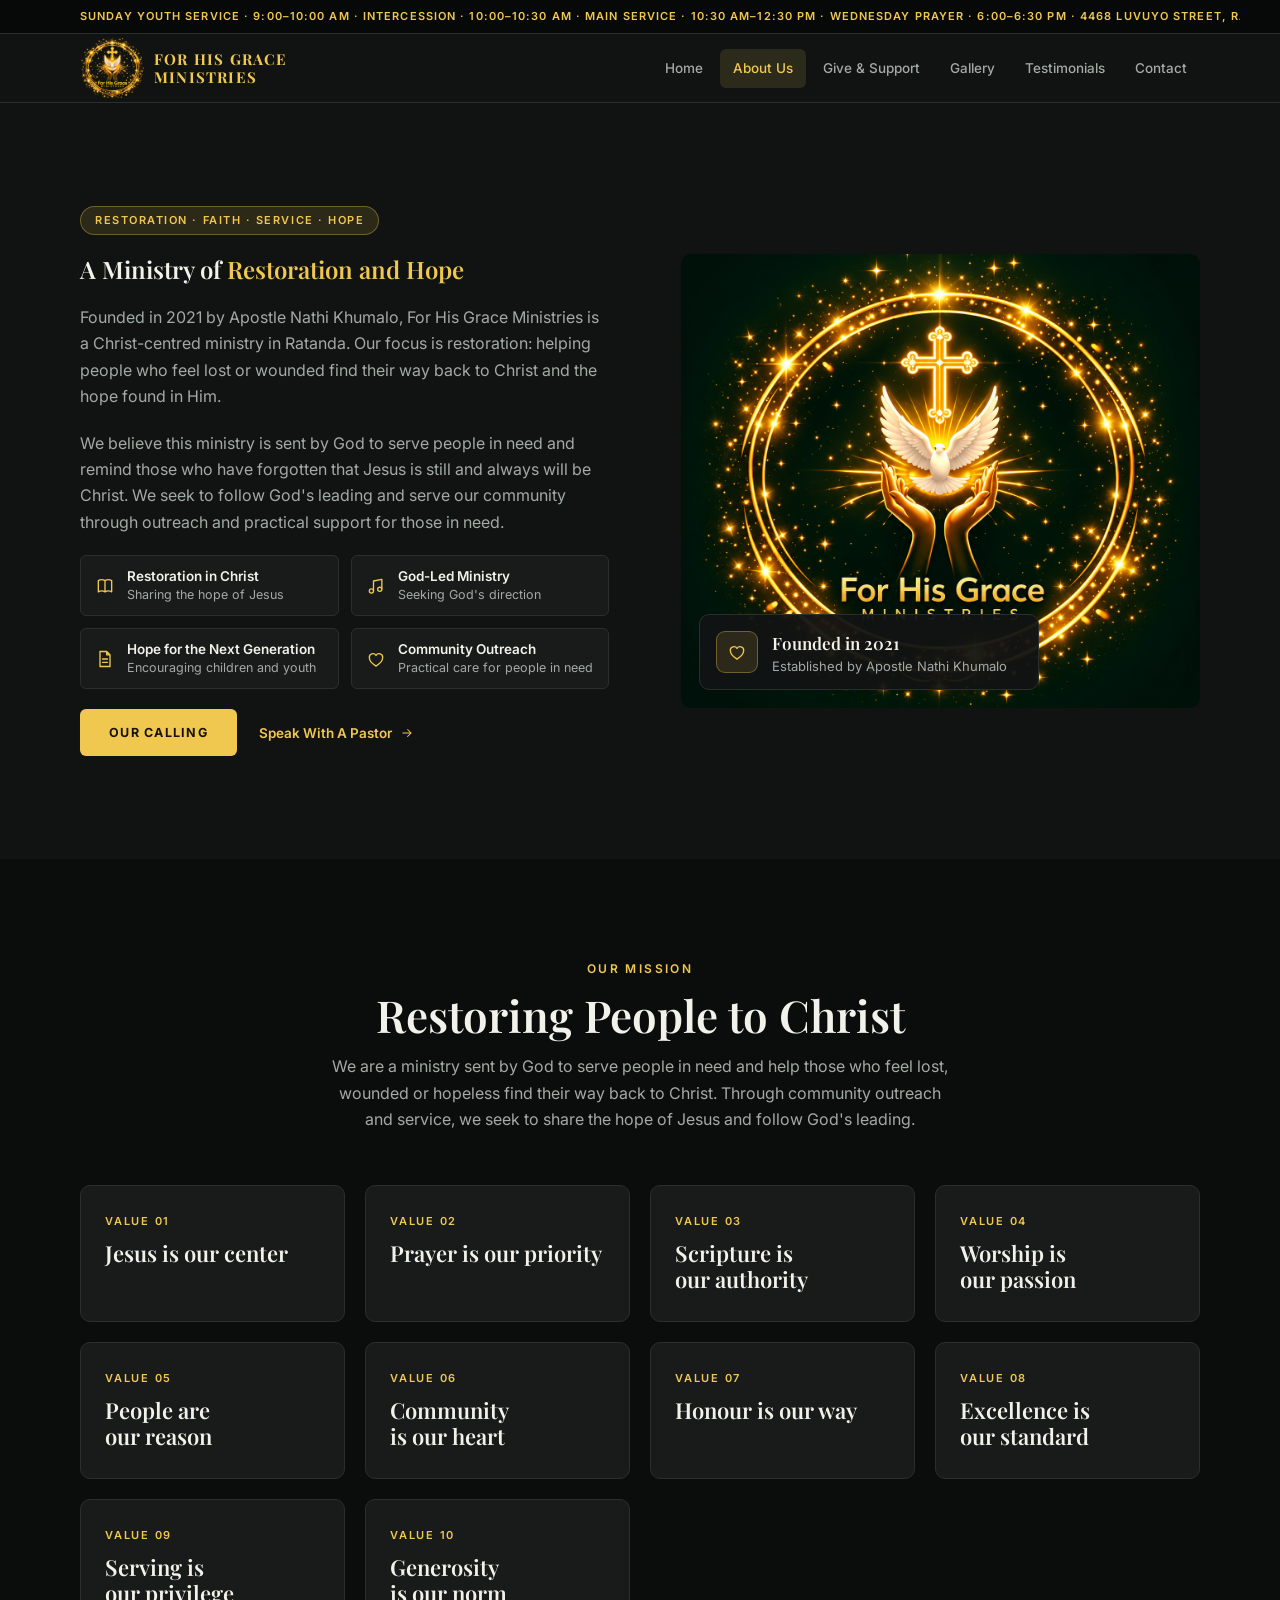
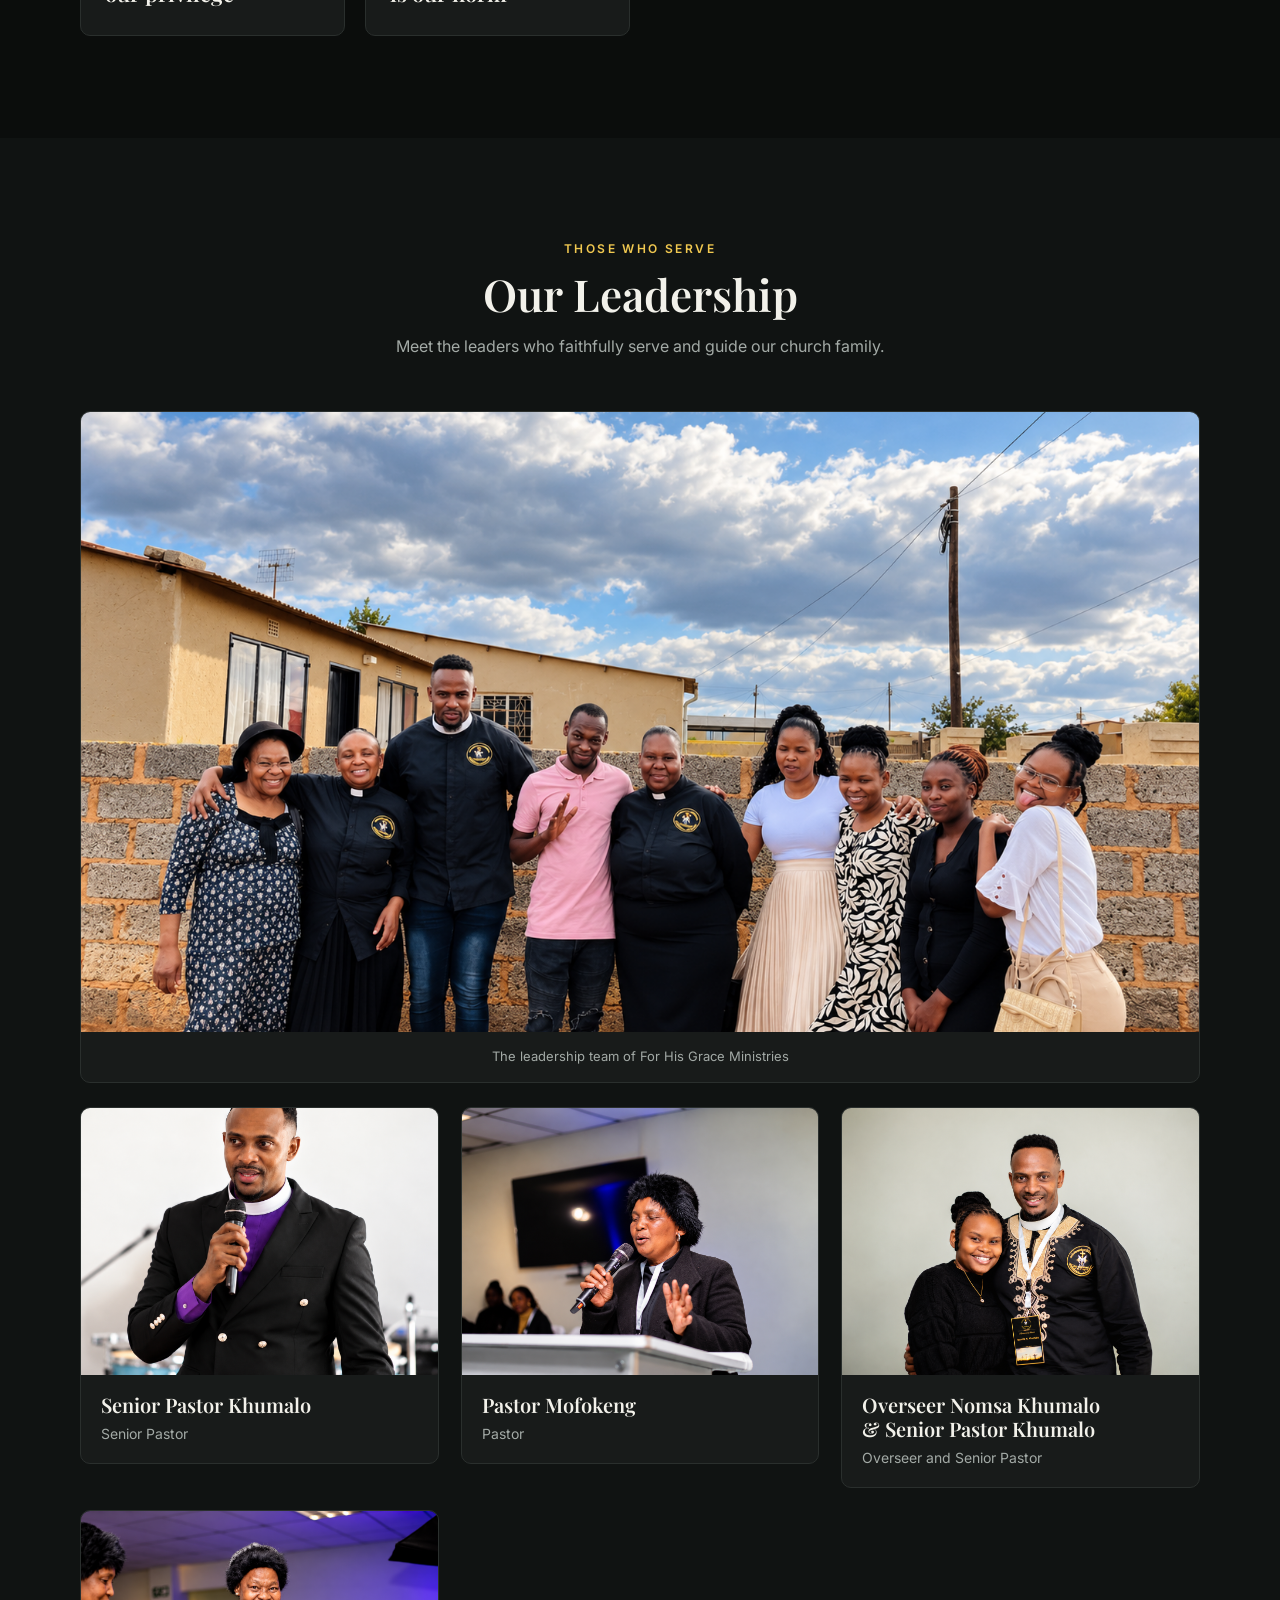
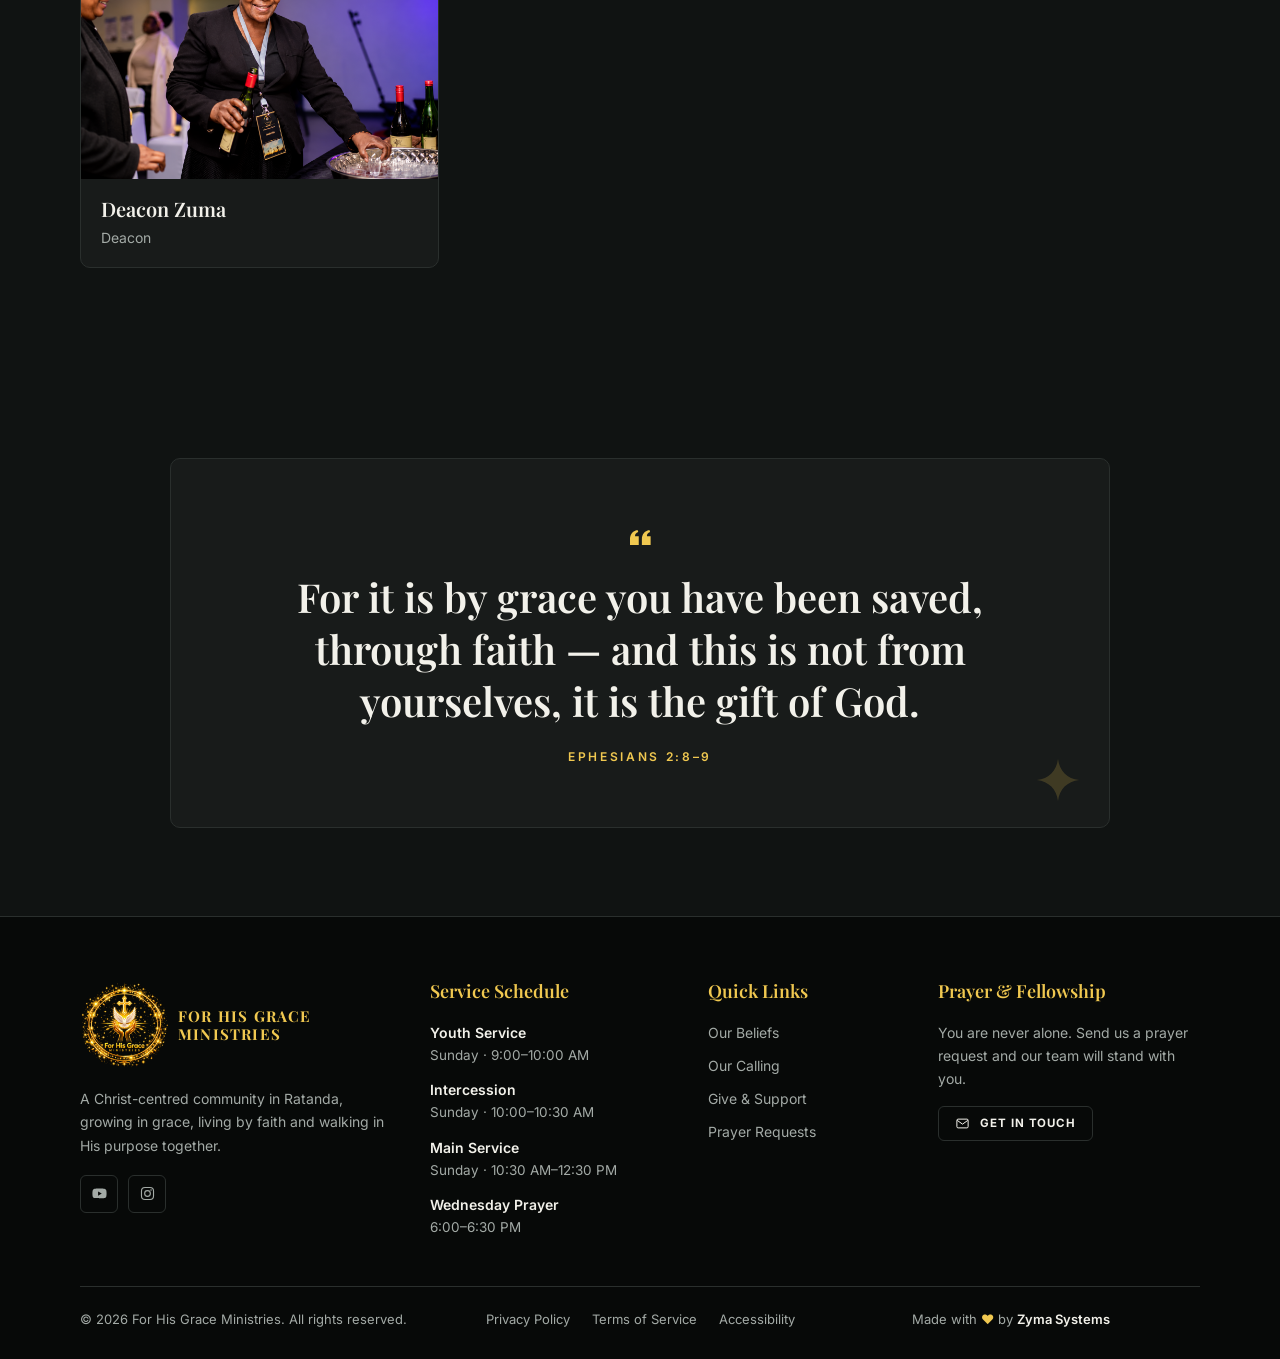
==== about.html @ a6585a9a "website Launch" ====
<!doctype html>
<html lang="en">
  <head>
    <meta charset="utf-8">
    <meta name="viewport" content="width=device-width, initial-scale=1">
    <title>About Us | For His Grace Ministries</title>
    <meta name="description" content="Learn the story and calling of For His Grace Ministries, founded in 2021 by Apostle Nathi Khumalo to share the hope of Christ in Ratanda.">
    <link rel="icon" type="image/png" sizes="32x32" href="images/favicon-32.png">
    <link rel="icon" type="image/png" sizes="192x192" href="images/favicon-192.png">
    <link rel="apple-touch-icon" href="images/apple-touch-icon.png">
    <meta property="og:title" content="About Us | For His Grace Ministries">
    <meta property="og:description" content="Learn the story and calling of For His Grace Ministries, founded in 2021 by Apostle Nathi Khumalo to share the hope of Christ in Ratanda.">
    <meta property="og:image" content="https://hisgraceministries.co.za/images/og-image.jpg">
    <meta property="og:image:width" content="1200">
    <meta property="og:image:height" content="630">
    <meta property="og:image:alt" content="For His Grace Ministries logo">
    <meta property="og:url" content="https://hisgraceministries.co.za/about.html">
    <meta property="og:type" content="website">
    <link rel="canonical" href="https://hisgraceministries.co.za/about.html">
    <meta name="twitter:card" content="summary_large_image">
    <meta name="twitter:title" content="About Us | For His Grace Ministries">
    <meta name="twitter:description" content="Learn the story and calling of For His Grace Ministries, founded in 2021 by Apostle Nathi Khumalo to share the hope of Christ in Ratanda.">
    <meta name="twitter:image" content="https://hisgraceministries.co.za/images/og-image.jpg">
    <link rel="preconnect" href="https://fonts.googleapis.com">
    <link rel="preconnect" href="https://fonts.gstatic.com" crossorigin>
    <link rel="stylesheet" href="https://fonts.googleapis.com/css2?family=Inter:wght@400;500;600;700&family=Playfair+Display:ital,wght@0,500;0,600;0,700;1,500&display=swap">
    <script>document.documentElement.classList.add("js")</script>
    <link rel="stylesheet" href="styles.css">
  </head>
  <body>
    <a class="skip" href="#main">Skip to content</a>
    <div class="announce">
      <div class="wrap">
        <div class="announce-track">
          <span class="a-left">Sunday Youth Service · 9:00–10:00 AM · Intercession · 10:00–10:30 AM · Main Service · 10:30 AM–12:30 PM · Wednesday Prayer · 6:00–6:30 PM · 4468 Luvuyo Street, Ratanda EX 23</span>
          <span class="a-left" aria-hidden="true">Sunday Youth Service · 9:00–10:00 AM · Intercession · 10:00–10:30 AM · Main Service · 10:30 AM–12:30 PM · Wednesday Prayer · 6:00–6:30 PM · 4468 Luvuyo Street, Ratanda EX 23</span>
        </div>
      </div>
    </div>
    <header class="top">
      <div class="wrap">
        <a class="brand" href="index.html" aria-label="For His Grace Ministries, home">
          <img class="brand-logo" src="images/Logo_No%20Background.png" alt="For His Grace Ministries">
          <span class="brand-name">FOR HIS GRACE MINISTRIES</span>
        </a>
        <nav id="nav" aria-label="Main">
          <ul>
            <li>
              <a href="index.html" data-page="home">Home</a>
            </li>
            <li>
              <a href="about.html" data-page="about">About Us</a>
            </li>
            <li>
              <a href="giving.html" data-page="giving">Give &amp; Support</a>
            </li>
            <li>
              <a href="gallery.html" data-page="gallery">Gallery</a>
            </li>
            <li>
              <a href="index.html#stories">Testimonials</a>
            </li>
            <li>
              <a href="contact.html" data-page="contact">Contact</a>
            </li>
          </ul>
        </nav>
        <button class="menu-btn" id="menuBtn" type="button" aria-label="Open menu" aria-expanded="false" aria-controls="nav"><span></span></button>
      </div>
    </header>
    <main id="main">
      <section class="section bg2" id="about">
        <div class="wrap split">
          <div class="about-media">
            <figure class="img about-img" data-file="images/about.jpg">
              <img src="images/FHGM_Logo.jpeg" alt="For His Grace Ministries logo" loading="lazy">
            </figure>
            <div class="about-card">
              <span class="sq"><svg><use href="icons.svg#i-heart"/></svg></span>
              <div>
                <b>Founded in 2021</b><span>Established by Apostle Nathi Khumalo</span>
              </div>
            </div>
          </div>
          <div class="stack">
            <p class="chip-tag">
              Restoration · Faith · Service · Hope
            </p>
            <h1>
              A Ministry of <em>Restoration and Hope</em>
            </h1>
            <p class="muted">
              Founded in 2021 by Apostle Nathi Khumalo, For His Grace Ministries is a Christ-centred ministry in Ratanda. Our focus is restoration: helping people who feel lost or wounded find their way back to Christ and the hope found in Him.
            </p>
            <p class="muted">
              We believe this ministry is sent by God to serve people in need and remind those who have forgotten that Jesus is still and always will be Christ. We seek to follow God's leading and serve our community through outreach and practical support for those in need.
            </p>
            <div class="mini-grid">
              <div class="mini">
                <svg><use href="icons.svg#i-book"/></svg>
                <div>
                  <b>Restoration in Christ</b><span>Sharing the hope of Jesus</span>
                </div>
              </div>
              <div class="mini">
                <svg><use href="icons.svg#i-music"/></svg>
                <div>
                  <b>God-Led Ministry</b><span>Seeking God's direction</span>
                </div>
              </div>
              <div class="mini">
                <svg><use href="icons.svg#i-notes"/></svg>
                <div>
                  <b>Hope for the Next Generation</b><span>Encouraging children and youth</span>
                </div>
              </div>
              <div class="mini">
                <svg><use href="icons.svg#i-heart"/></svg>
                <div>
                  <b>Community Outreach</b><span>Practical care for people in need</span>
                </div>
              </div>
            </div>
            <div class="btn-row center-y">
              <a class="btn btn-gold" href="#pillars">Our Calling</a><a class="link-gold" href="contact.html">Speak With A Pastor <svg><use href="icons.svg#i-arrow"/></svg></a>
            </div>
          </div>
        </div>
      </section>
      <section class="section" id="pillars">
        <div class="wrap">
          <header class="sec-head center">
            <p class="eyebrow">Our mission</p>
            <h2>Restoring People to Christ</h2>
            <p class="muted">
              We are a ministry sent by God to serve people in need and help those who feel lost, wounded or hopeless find their way back to Christ. Through community outreach and service, we seek to share the hope of Jesus and follow God's leading.
            </p>
          </header>
          <div class="grid4">
            <article class="pillar">
              <p class="eyebrow sm">Value 01</p>
              <h3>Jesus is our center</h3>
            </article>
            <article class="pillar">
              <p class="eyebrow sm">Value 02</p>
              <h3>Prayer is our priority</h3>
            </article>
            <article class="pillar">
              <p class="eyebrow sm">Value 03</p>
              <h3>Scripture is our authority</h3>
            </article>
            <article class="pillar">
              <p class="eyebrow sm">Value 04</p>
              <h3>Worship is our passion</h3>
            </article>
            <article class="pillar">
              <p class="eyebrow sm">Value 05</p>
              <h3>People are our reason</h3>
            </article>
            <article class="pillar">
              <p class="eyebrow sm">Value 06</p>
              <h3>Community is our heart</h3>
            </article>
            <article class="pillar">
              <p class="eyebrow sm">Value 07</p>
              <h3>Honour is our way</h3>
            </article>
            <article class="pillar">
              <p class="eyebrow sm">Value 08</p>
              <h3>Excellence is our standard</h3>
            </article>
            <article class="pillar">
              <p class="eyebrow sm">Value 09</p>
              <h3>Serving is our privilege</h3>
            </article>
            <article class="pillar">
              <p class="eyebrow sm">Value 10</p>
              <h3>Generosity is our norm</h3>
            </article>
          </div>
        </div>
      </section>
      <section class="section bg2" id="leadership">
        <div class="wrap">
          <header class="sec-head center">
            <p class="eyebrow">Those who serve</p>
            <h2>Our Leadership</h2>
            <p class="muted">Meet the leaders who faithfully serve and guide our church family.</p>
          </header>
          <figure class="leadership-group">
            <button class="gallery-photo leadership-image-trigger" type="button" aria-label="View photo: The leadership team of For His Grace Ministries">
              <img src="images/Church%20leadership.jpeg" alt="The leadership team of For His Grace Ministries" loading="lazy">
            </button>
            <figcaption class="leadership-caption">The leadership team of For His Grace Ministries</figcaption>
          </figure>
          <div class="grid3 leadership-grid">
            <article class="leadership-card">
              <button class="gallery-photo leadership-image-trigger" type="button" aria-label="View photo: Senior Pastor Khumalo">
                <img class="leadership-photo" src="images/Senior%20Pastor%20Khumalo.jpeg" alt="Senior Pastor Khumalo" loading="lazy">
              </button>
              <div class="leadership-info">
                <h3>Senior Pastor Khumalo</h3>
                <p class="muted">Senior Pastor</p>
              </div>
            </article>
            <article class="leadership-card">
              <button class="gallery-photo leadership-image-trigger" type="button" aria-label="View photo: Pastor Mofokeng">
                <img class="leadership-photo" src="images/Pastor%20Mofokeng.jpeg" alt="Pastor Mofokeng" loading="lazy">
              </button>
              <div class="leadership-info">
                <h3>Pastor Mofokeng</h3>
                <p class="muted">Pastor</p>
              </div>
            </article>
            <article class="leadership-card">
              <button class="gallery-photo leadership-image-trigger" type="button" aria-label="View photo: Overseer Nomsa Khumalo and Senior Pastor Khumalo">
                <img class="leadership-photo" src="images/Overseer%20Nomsa%20Khumalo%20and%20Senior%20Pastor%20Khumalo.jpeg" alt="Overseer Nomsa Khumalo and Senior Pastor Khumalo" loading="lazy">
              </button>
              <div class="leadership-info">
                <h3>Overseer Nomsa Khumalo &amp; Senior Pastor Khumalo</h3>
                <p class="muted">Overseer and Senior Pastor</p>
              </div>
            </article>
            <article class="leadership-card">
              <button class="gallery-photo leadership-image-trigger" type="button" aria-label="View photo: Deacon Zuma">
                <img class="leadership-photo" src="images/Deacon%20Zuma.png" alt="Deacon Zuma" loading="lazy">
              </button>
              <div class="leadership-info">
                <h3>Deacon Zuma</h3>
                <p class="muted">Deacon</p>
              </div>
            </article>
          </div>
        </div>
      </section>
      <section class="section bg2 verse-sec" aria-label="Scripture">
        <div class="wrap">
          <blockquote class="verse">
            <svg class="q"><use href="icons.svg#i-quote"/></svg>
            <p>
              For it is by grace you have been saved, through faith — and this is not from yourselves, it is the gift of God.
            </p>
            <cite>Ephesians 2:8–9</cite><svg class="spark" aria-hidden="true"><use href="icons.svg#i-spark"/></svg>
          </blockquote>
        </div>
      </section>
      <dialog class="gallery-viewer" id="galleryViewer" aria-label="Photo viewer">
        <button class="gallery-viewer-close" id="galleryViewerClose" type="button" aria-label="Close photo viewer">×</button>
        <figure>
          <img id="galleryViewerImage" alt="">
          <figcaption id="galleryViewerCaption"></figcaption>
        </figure>
      </dialog>
    </main>
    <footer class="foot">
      <div class="wrap">
        <div class="f-grid">
          <div class="f-brand">
            <a class="brand" href="index.html" aria-label="For His Grace Ministries, home">
              <img class="brand-logo" src="images/Logo_No%20Background.png" alt="For His Grace Ministries">
              <span class="brand-name">FOR HIS GRACE MINISTRIES</span>
            </a>
            <p>
              A Christ-centred community in Ratanda, growing in grace, living by faith and walking in His purpose together.
            </p>
            <div class="social">
              <a href="https://www.youtube.com/@ForHisGraceMinistries" aria-label="YouTube" target="_blank" rel="noopener noreferrer"><svg><use href="icons.svg#i-yt"/></svg></a><a href="https://www.instagram.com/fhg_ministries" aria-label="Instagram" target="_blank" rel="noopener noreferrer"><svg><use href="icons.svg#i-ig"/></svg></a>
            </div>
          </div>
          <div>
            <h4>
              Service Schedule
            </h4>
            <ul class="sched">
              <li>
                <b>Youth Service</b><span>Sunday · 9:00–10:00 AM</span>
              </li>
              <li>
                <b>Intercession</b><span>Sunday · 10:00–10:30 AM</span>
              </li>
              <li>
                <b>Main Service</b><span>Sunday · 10:30 AM–12:30 PM</span>
              </li>
              <li>
                <b>Wednesday Prayer</b><span>6:00–6:30 PM</span>
              </li>
            </ul>
          </div>
          <div>
            <h4>
              Quick Links
            </h4>
            <ul class="links">
              <li>
                <a href="about.html">Our Beliefs</a>
              </li>
              <li>
                <a href="about.html">Our Calling</a>
              </li>
              <li>
                <a href="giving.html">Give &amp; Support</a>
              </li>
              <li>
                <a href="contact.html">Prayer Requests</a>
              </li>
            </ul>
          </div>
          <div>
            <h4>
              Prayer &amp; Fellowship
            </h4>
            <p class="f-note">
              You are never alone. Send us a prayer request and our team will stand with you.
            </p>
            <div class="f-btns">
              <a class="btn btn-outline btn-xs" href="contact.html"><svg><use href="icons.svg#i-mail"/></svg>Get in Touch</a>
            </div>
          </div>
        </div>
        <div class="f-base">
          <span>© 2026 For His Grace Ministries. All rights reserved.</span><span class="f-links"><a href="index.html">Privacy Policy</a><a href="index.html">Terms of Service</a><a href="index.html">Accessibility</a></span>
          <p class="f-credit">Made with <span class="f-heart" role="img" aria-label="love">♥</span> by <a href="https://zyma.co.za" target="_blank" rel="noopener noreferrer">Zyma Systems</a></p>
        </div>
      </div>
    </footer>
    <script src="script.js"></script>
  </body>
</html>
---- styles.css ----
/* For His Grace Ministries
   Near-black ground with a faint green cast, bright gold for actions and labels, Playfair Display headings over Inter.
   Sections alternate between --bg and --bg-2. Cards are rounded panels with a hairline border. */
:root {
  --bg: #0b0d0c;
  --bg-2: #101312;
  --bg-top: #070908;
  --card: #181b1a;
  --card-2: #1f2322;
  --field: #131615;
  --line: #2a2f2d;
  --gold: #f0c850;
  --gold-hover: #f7d673;
  --gold-soft: rgba(240,200,80,.12);
  --gold-line: rgba(240,200,80,.35);
  --text: #f2f1ea;
  --muted: #a3aaa6;
  --hero-tint: rgba(8,10,9,.62);
  --display: "Playfair Display",Georgia,"Times New Roman",serif;
  --body: "Inter","Segoe UI",system-ui,-apple-system,sans-serif;
  --gutter: clamp(16px,4vw,40px);
  --r: 10px;
  --r-sm: 6px;
  color-scheme: dark;
}
*,*::before,*::after {
  box-sizing: border-box;
}
html {
  scroll-behavior: smooth;
  scroll-padding-top: 84px;
  -webkit-text-size-adjust: 100%;
}
body {
  margin: 0;
  background: var(--bg);
  color: var(--text);
  font: 400 16px/1.65 var(--body);
  -webkit-font-smoothing: antialiased;
}
img {
  max-width: 100%;
  display: block;
}
a {
  color: inherit;
  text-decoration: none;
}
button {
  font: inherit;
  color: inherit;
  cursor: pointer;
}
p {
  margin: 0;
}
ul {
  margin: 0;
  padding: 0;
  list-style: none;
}
h1,h2,h3,h4 {
  font-family: var(--display);
  font-weight: 600;
  line-height: 1.2;
  margin: 0;
  text-wrap: balance;
}
svg {
  flex: none;
  width: 1em;
  height: 1em;
}
svg.svg-sprite {
  position: absolute;
  width: 0;
  height: 0;
  overflow: hidden;
}
[hidden] {
  display: none!important;
}
:focus-visible {
  outline: 2px solid var(--gold);
  outline-offset: 3px;
}
.skip {
  position: absolute;
  left: -999px;
  top: 8px;
  background: var(--gold);
  color: #17120a;
  padding: 10px 16px;
  border-radius: var(--r-sm);
  z-index: 100;
  font-weight: 600;
}
.skip:focus {
  left: 8px;
}

.wrap {
  width: 100%;
  max-width: 1200px;
  margin-inline: auto;
  padding-inline: var(--gutter);
}
.section {
  padding-block: clamp(64px,8vw,104px);
}
.scroll-reveal {
  opacity: 0;
  transform: translateY(18px);
  transition: opacity .55s ease, transform .55s ease;
}
.scroll-reveal.is-revealed {
  opacity: 1;
  transform: translateY(0);
}
.bg2 {
  background: var(--bg-2);
}
.stack {
  display: grid;
  gap: 20px;
  align-content: start;
  min-width: 0;
}
.muted {
  color: var(--muted);
}
.small {
  font-size: 14px;
}
.gold {
  color: var(--gold);
}
em {
  font-style: normal;
  color: var(--gold);
}

/* labels */
.eyebrow {
  font: 600 12px/1.3 var(--body);
  letter-spacing: .2em;
  text-transform: uppercase;
  color: var(--gold);
}
.eyebrow.sm {
  font-size: 11px;
  letter-spacing: .16em;
}
.chip-tag {
  display: inline-block;
  width: fit-content;
  border: 1px solid var(--gold-line);
  background: var(--gold-soft);
  color: var(--gold);
  border-radius: 999px;
  padding: 6px 14px;
  font: 600 11px/1.4 var(--body);
  letter-spacing: .14em;
  text-transform: uppercase;
}

/* headings blocks */
.sec-head {
  display: grid;
  gap: 12px;
  max-width: 62ch;
  margin: 0 auto 52px;
  text-align: center;
  justify-items: center;
}
.sec-head.left {
  margin: 0;
  text-align: left;
  justify-items: start;
}
.sec-head h2,.stack h2 {
  font-size: clamp(30px,4vw,44px);
  font-weight: 600;
}
.sec-head p.muted {
  font-size: 16px;
}
.head-row {
  display: flex;
  flex-wrap: wrap;
  gap: 20px 32px;
  align-items: flex-end;
  justify-content: space-between;
  margin-bottom: 44px;
}
.dot {
  color: var(--gold);
}

/* buttons */
.btn {
  display: inline-flex;
  align-items: center;
  justify-content: center;
  gap: 10px;
  padding: 15px 28px;
  border-radius: var(--r-sm);
  font: 700 12.5px/1.2 var(--body);
  letter-spacing: .1em;
  text-transform: uppercase;
  border: 1px solid transparent;
  transition: background .2s,border-color .2s,color .2s;
}
.btn svg {
  width: 15px;
  height: 15px;
}
.btn-sm {
  padding: 12px 22px;
}
.btn-xs {
  padding: 9px 16px;
  font-size: 11.5px;
  letter-spacing: .08em;
}
.btn-gold {
  background: var(--gold);
  color: #17120a;
}
.btn-gold:hover {
  background: var(--gold-hover);
}
.btn-dark {
  background: rgba(17,20,19,.9);
  border-color: var(--line);
  color: var(--text);
}
.btn-dark:hover {
  border-color: var(--gold);
  color: var(--gold);
}
.btn-outline {
  background: transparent;
  border-color: var(--line);
  color: var(--text);
}
.btn-outline:hover {
  border-color: var(--gold);
  color: var(--gold);
}
.btn-block {
  width: 100%;
}
.btn-row {
  display: flex;
  flex-wrap: wrap;
  gap: 14px;
}
.btn-row.tight {
  gap: 10px;
}
.btn-row.center-y {
  align-items: center;
  gap: 22px;
}
.btn-row.centered {
  justify-content: center;
}
.visit-actions {
  margin-top: 32px;
}
.visit-address {
  margin-top: 20px;
  text-align: center;
}
.giving-hero,
#fundraising,
#bank-details,
#other-support {
  padding-block: clamp(52px,6vw,76px);
}
.giving-heading {
  max-width: 760px;
  margin-bottom: 40px;
}
.sec-head.left.giving-heading {
  margin-bottom: 40px;
}
.giving-heading h1 {
  font-size: clamp(38px,5.5vw,64px);
}
.giving-heading .giving-actions {
  margin-top: 0;
}
.grid4.giving-priorities {
  grid-template-columns: repeat(2,minmax(0,1fr));
  gap: 20px;
}
.giving-vision {
  display: grid;
  grid-template-columns: auto minmax(0,1fr);
  align-items: start;
  column-gap: 24px;
  max-width: 900px;
  margin-inline: auto;
  border-color: var(--gold-line);
  background: linear-gradient(135deg,var(--card),rgba(240,200,80,.06));
}
.giving-vision > .sq {
  grid-row: span 2;
}
.giving-vision-copy {
  display: grid;
  gap: 10px;
}
.giving-vision > p.muted {
  grid-column: 2;
  padding-top: 18px;
  border-top: 1px solid var(--line);
}
.banking-layout {
  display: grid;
  grid-template-columns: minmax(0,1fr) minmax(320px,.9fr);
  align-items: center;
  gap: clamp(32px,7vw,88px);
}
.banking-intro h2 {
  font-size: clamp(30px,4vw,44px);
}
.banking-card {
  padding: clamp(26px,4vw,40px);
  border: 1px solid var(--gold-line);
  border-radius: var(--r);
  background: linear-gradient(145deg,var(--card-2),var(--card));
  box-shadow: 0 20px 60px rgba(0,0,0,.18);
}
.banking-card-head {
  display: flex;
  align-items: center;
  gap: 16px;
  padding-bottom: 24px;
  border-bottom: 1px solid var(--line);
}
.bank-mark {
  display: grid;
  width: 52px;
  height: 52px;
  place-items: center;
  border-radius: 50%;
  background: var(--gold);
  color: #17120a;
  font: 700 28px/1 var(--body);
}
.banking-card-head h3 {
  font-size: 24px;
}
.banking-details {
  display: grid;
  gap: 0;
  margin: 8px 0 0;
}
.banking-details div {
  display: flex;
  flex-wrap: wrap;
  justify-content: space-between;
  align-items: baseline;
  gap: 8px 20px;
  padding: 18px 0;
  border-bottom: 1px solid var(--line);
}
.banking-details div:last-child {
  border-bottom: 0;
  padding-bottom: 0;
}
.banking-details dt {
  color: var(--muted);
  font-size: 13px;
}
.banking-details dd {
  margin: 0;
  color: var(--text);
  font-size: 17px;
  font-weight: 600;
  letter-spacing: .04em;
}
.giving-actions {
  margin-top: 28px;
}
.link-gold {
  display: inline-flex;
  align-items: center;
  gap: 8px;
  color: var(--gold);
  font-weight: 600;
  font-size: 13.5px;
}
.link-gold svg {
  width: 14px;
  height: 14px;
  transition: transform .2s;
}
.link-gold:hover svg {
  transform: translateX(4px);
}

/* icon squares */
.sq {
  width: 42px;
  height: 42px;
  border-radius: 9px;
  background: var(--gold-soft);
  border: 1px solid var(--gold-line);
  color: var(--gold);
  display: grid;
  place-items: center;
  flex: none;
}
.sq svg {
  width: 20px;
  height: 20px;
}
.sq.sm {
  width: 36px;
  height: 36px;
}
.sq.sm svg {
  width: 17px;
  height: 17px;
}

/* image slots: show the photo; when the file is missing show a labelled placeholder */
.img {
  position: relative;
  display: block;
  margin: 0;
  overflow: hidden;
  background: var(--card-2);
}
.img img {
  width: 100%;
  height: 100%;
  object-fit: cover;
}
.img.missing img {
  display: none;
}
.img.missing::after {
  content: attr(data-file);
  position: absolute;
  inset: 0;
  display: grid;
  place-items: center;
  padding: 12px;
  text-align: center;
  color: #6a716d;
  font: 500 13px/1.4 var(--body);
  letter-spacing: .04em;
  background: repeating-linear-gradient(135deg,var(--card-2) 0 14px,#1a1e1d 14px 28px);
}
.img-tag {
  position: absolute;
  left: 14px;
  top: 14px;
  z-index: 1;
  background: rgba(11,13,12,.88);
  color: var(--gold);
  border: 1px solid var(--gold-line);
  border-radius: 999px;
  padding: 4px 12px;
  font: 600 10.5px/1.4 var(--body);
  letter-spacing: .14em;
  text-transform: uppercase;
}

/* announcement bar + header */

.announce {
  background: var(--bg-top);
  border-bottom: 1px solid var(--line);
  font: 600 11px/1.4 var(--body);
  letter-spacing: .1em;
  text-transform: uppercase;
}

.announce .wrap {
  overflow: hidden;
  padding-block: 9px;
  color: var(--gold);
}
.announce-track {
  display: flex;
  width: max-content;
  animation: announce-scroll 36s linear infinite;
}
.announce-track:hover {
  animation-play-state: paused;
}
.a-left {
  flex: none;
  padding-right: 4rem;
  white-space: nowrap;
}
@keyframes announce-scroll {
  to {
    transform: translateX(-50%);
  }
}
@media (prefers-reduced-motion: reduce) {
  .announce-track {
    display: block;
    width: auto;
    animation: none;
  }
  .a-left {
    display: block;
    padding-right: 0;
    white-space: normal;
  }
  .a-left[aria-hidden="true"] {
    display: none;
  }
}
.a-right {
  display: flex;
  gap: 22px;
}
.a-right a {
  color: var(--text);
}
.a-right a.gold {
  color: var(--gold);
}
.a-right a:hover {
  color: var(--gold-hover);
}
.top {
  position: sticky;
  top: 0;
  z-index: 50;
  background: rgba(17,20,19,.97);
  border-bottom: 1px solid var(--line);
}
.top .wrap {
  display: flex;
  align-items: center;
  justify-content: space-between;
  gap: 20px;
  height: 68px;
}
.brand {
  display: flex;
  align-items: center;
  gap: 10px;
}
.brand-logo {
  width: 64px;
  height: 64px;
  object-fit: contain;
  border-radius: 50%;
}
.f-brand .brand-logo {
  width: 88px;
  height: 88px;
}
.brand-name {
  max-width: 180px;
  color: var(--gold);
  font-family: var(--display);
  font-size: 15px;
  font-weight: 700;
  line-height: 1.25;
  letter-spacing: .08em;
}
nav ul {
  display: flex;
  gap: 4px;
}
nav a {
  display: block;
  font-size: 13.5px;
  font-weight: 500;
  color: var(--muted);
  padding: 8px 13px;
  border-radius: var(--r-sm);
  transition: color .2s,background .2s;
}
nav a:hover {
  color: var(--text);
}
nav a.active {
  color: var(--gold);
  background: var(--gold-soft);
}
.head-cta {
  white-space: nowrap;
}
.menu-btn {
  display: none;
  width: 42px;
  height: 42px;
  background: none;
  border: 1px solid var(--line);
  border-radius: var(--r-sm);
  place-items: center;
}
.menu-btn span,.menu-btn span::before,.menu-btn span::after {
  content: "";
  display: block;
  width: 18px;
  height: 2px;
  background: var(--text);
  position: relative;
}
.menu-btn span::before {
  position: absolute;
  top: -6px;
}
.menu-btn span::after {
  position: absolute;
  top: 6px;
}

/* hero */
.hero {
  position: relative;
  min-height: clamp(600px,88vh,840px);
  display: flex;
  align-items: center;
  justify-content: flex-start;
  text-align: left;
  background: var(--bg-top);
  overflow: hidden;
}
.hero-bg {
  position: absolute;
  inset: 0;
}
.hero-bg.missing::after {
  display: none;
}
.hero-tint {
  position: absolute;
  inset: 0;
  background: linear-gradient(
    90deg,
    rgba(8,10,9,.94) 0%,
    rgba(8,10,9,.82) 34%,
    rgba(8,10,9,.52) 62%,
    rgba(8,10,9,.12) 100%
  );
}
.hero-inner {
  position: relative;
  display: grid;
  justify-items: start;
  gap: 22px;
  max-width: 1200px;
  padding-block: 96px 120px;
}
.hero-tag {
  display: inline-flex;
  align-items: center;
  gap: 12px;
  border: 1px solid var(--gold-line);
  background: rgba(11,13,12,.7);
  border-radius: 999px;
  padding: 8px 20px;
  font: 600 11px/1.3 var(--body);
  letter-spacing: .2em;
  text-transform: uppercase;
  color: var(--gold);
}
.hero-tag svg {
  width: 9px;
  height: 9px;
}
.hero h1 {
  font-size: clamp(36px,6vw,74px);
  font-weight: 700;
  line-height: 1.1;
  max-width: 16em;
}
.hero-heading-mobile,
.hero-mobile-meta {
  display: none;
}
.hero h1 em {
  color: var(--gold);
}
.hero-lead {
  max-width: 60ch;
  color: #d3d6d2;
  font-size: clamp(15px,1.5vw,17px);
}
.hero-meta {
  display: flex;
  flex-wrap: wrap;
  justify-content: flex-start;
  gap: 12px;
}
.hero-meta li {
  display: inline-flex;
  align-items: center;
  gap: 10px;
  background: rgba(11,13,12,.75);
  border: 1px solid var(--line);
  border-radius: var(--r-sm);
  padding: 9px 16px;
  font-size: 13.5px;
  color: var(--muted);
}
.hero-meta svg {
  width: 16px;
  height: 16px;
  color: var(--gold);
}
.hero-meta b {
  color: var(--text);
  font-weight: 600;
  margin-right: 4px;
}
.hero .btn-row {
  align-items: center;
  justify-content: flex-start;
  gap: 14px;
  margin-top: 6px;
}
.hero-mobile-story {
  display: none;
}
.scroll {
  position: absolute;
  left: 50%;
  bottom: 26px;
  translate: -50% 0;
  display: grid;
  justify-items: center;
  gap: 6px;
  color: var(--muted);
  font: 600 10px/1 var(--body);
  letter-spacing: .24em;
  text-transform: uppercase;
}
.scroll svg {
  width: 16px;
  height: 16px;
  color: var(--gold);
}
.scroll:hover {
  color: var(--text);
}

/* about */
.split {
  display: grid;
  grid-template-columns: 1.02fr 1fr;
  gap: clamp(32px,6vw,72px);
  align-items: center;
}
.about-media {
  position: relative;
}
#about .stack {
  order: -1;
}
.about-img {
  aspect-ratio: 4/3.5;
  border-radius: var(--r);
}
.about-card {
  position: absolute;
  left: 18px;
  bottom: 18px;
  right: 18px;
  max-width: 340px;
  display: flex;
  gap: 14px;
  align-items: center;
  background: rgba(17,20,19,.95);
  border: 1px solid var(--line);
  border-radius: var(--r);
  padding: 14px 16px;
}
.about-card b {
  display: block;
  font-family: var(--display);
  font-size: 17px;
  font-weight: 600;
}
.about-card span:not(.sq) {
  display: block;
  font-size: 13px;
  color: var(--muted);
  line-height: 1.4;
}
.mini-grid {
  display: grid;
  grid-template-columns: 1fr 1fr;
  gap: 12px;
}
.mini {
  display: flex;
  gap: 12px;
  align-items: center;
  background: var(--card);
  border: 1px solid var(--line);
  border-radius: var(--r-sm);
  padding: 12px 14px;
  min-width: 0;
}
.mini svg {
  width: 20px;
  height: 20px;
  color: var(--gold);
}
.mini b {
  display: block;
  font-size: 13.5px;
  font-weight: 600;
  line-height: 1.3;
}
.mini span {
  display: block;
  font-size: 12.5px;
  color: var(--muted);
  line-height: 1.4;
}

/* pillars */
.grid4 {
  display: grid;
  grid-template-columns: repeat(4,1fr);
  gap: 20px;
}
.pillar {
  display: grid;
  gap: 12px;
  align-content: start;
  background: var(--card);
  border: 1px solid var(--line);
  border-radius: var(--r);
  padding: 28px 24px;
  transition: border-color .25s;
}
.pillar:hover {
  border-color: var(--gold-line);
}
.pillar .sq {
  margin-bottom: 6px;
}
.pillar h3 {
  font-size: 22px;
}
.pillar p.muted {
  font-size: 14.5px;
}
.pillar .link-gold {
  margin-top: 6px;
}

/* leadership */
.leadership-group {
  margin: 0 0 24px;
  overflow: hidden;
  border: 1px solid var(--line);
  border-radius: var(--r);
  background: var(--card);
}
.leadership-group img {
  width: 100%;
  max-height: 620px;
  object-fit: cover;
}
.leadership-image-trigger {
  display: block;
  width: 100%;
  padding: 0;
  border: 0;
  background: transparent;
}
.leadership-image-trigger:focus-visible {
  outline: 2px solid var(--gold);
  outline-offset: -2px;
}
.leadership-caption {
  padding: 14px 18px;
  color: var(--muted);
  font-size: 13px;
  text-align: center;
}
.leadership-grid {
  align-items: start;
}
.leadership-card {
  overflow: hidden;
  border: 1px solid var(--line);
  border-radius: var(--r);
  background: var(--card);
}
.leadership-photo {
  width: 100%;
  aspect-ratio: 4 / 3;
  object-fit: cover;
}
.leadership-info {
  display: grid;
  gap: 5px;
  padding: 18px 20px;
}
.leadership-info h3 {
  font-size: 20px;
}
.leadership-info p {
  font-size: 14px;
}

/* scripture */
.verse-sec {
  padding-block: clamp(56px,7vw,88px);
}
.verse {
  position: relative;
  margin: 0 auto;
  max-width: 940px;
  background: var(--card);
  border: 1px solid var(--line);
  border-radius: var(--r);
  padding: clamp(36px,6vw,64px) clamp(22px,6vw,72px);
  text-align: center;
  overflow: hidden;
}
.verse .q {
  width: 30px;
  height: 30px;
  color: var(--gold);
  margin: 0 auto 18px;
  display: block;
}
.verse p {
  font-family: var(--display);
  font-size: clamp(24px,3.6vw,40px);
  line-height: 1.3;
  font-weight: 600;
}
.verse cite {
  display: block;
  margin-top: 24px;
  font: 600 12px/1 var(--body);
  letter-spacing: .22em;
  text-transform: uppercase;
  font-style: normal;
  color: var(--gold);
}
.verse .spark {
  position: absolute;
  right: 28px;
  bottom: 24px;
  width: 46px;
  height: 46px;
  color: var(--gold);
  opacity: .18;
}

/* ministries */
.chips {
  display: flex;
  flex-wrap: wrap;
  gap: 8px;
}
.chip {
  background: var(--card);
  border: 1px solid var(--line);
  color: var(--muted);
  padding: 8px 16px;
  border-radius: var(--r-sm);
  font-size: 13px;
  font-weight: 500;
  transition: color .2s,border-color .2s,background .2s;
}
.chip:hover {
  color: var(--text);
  border-color: var(--gold-line);
}
.chip[aria-pressed="true"] {
  background: var(--gold);
  color: #17120a;
  border-color: var(--gold);
  font-weight: 600;
}
.grid3 {
  display: grid;
  grid-template-columns: repeat(3,1fr);
  gap: 22px;
}
.card {
  background: var(--card);
  border: 1px solid var(--line);
  border-radius: var(--r);
  overflow: hidden;
  display: flex;
  flex-direction: column;
  transition: border-color .25s;
}
.card:hover {
  border-color: var(--gold-line);
}
.card-img {
  aspect-ratio: 16/10;
}
.card-body {
  display: grid;
  gap: 10px;
  align-content: start;
  padding: 24px 24px 20px;
  flex: 1;
}
.card-body h3 {
  font-size: 21px;
}
.card-body p {
  font-size: 14.5px;
}
.card-foot {
  display: flex;
  flex-wrap: wrap;
  justify-content: space-between;
  align-items: center;
  gap: 8px 16px;
  padding: 16px 24px;
  border-top: 1px solid var(--line);
  font-size: 13px;
  color: var(--muted);
}
.card-foot span {
  display: inline-flex;
  gap: 8px;
  align-items: center;
}
.card-foot svg {
  width: 14px;
  height: 14px;
  color: var(--gold);
}
.card[hidden] {
  display: none;
}
.strips {
  margin-top: 22px;
}
.strip {
  display: flex;
  gap: 14px;
  align-items: center;
  background: var(--card);
  border: 1px solid var(--line);
  border-radius: var(--r-sm);
  padding: 14px 16px;
  transition: border-color .2s;
}
.strip:hover {
  border-color: var(--gold-line);
}
.strip b {
  display: block;
  font-size: 14.5px;
  font-weight: 600;
}
.strip span:not(.sq) {
  display: block;
  font-size: 13px;
  color: var(--muted);
}

/* events */
.ev-list {
  display: grid;
  gap: 14px;
}
.ev {
  display: grid;
  grid-template-columns: 84px 1fr auto;
  gap: 24px;
  align-items: center;
  background: var(--card);
  border: 1px solid var(--line);
  border-radius: var(--r);
  padding: 20px 24px;
  transition: border-color .25s;
}
.ev:hover {
  border-color: var(--gold-line);
}
.date {
  display: grid;
  justify-items: center;
  align-content: center;
  gap: 2px;
  height: 76px;
  border: 1px solid var(--line);
  border-radius: var(--r-sm);
  background: var(--bg-2);
  line-height: 1;
}
.date small {
  font: 600 11px/1 var(--body);
  letter-spacing: .18em;
  text-transform: uppercase;
  color: var(--muted);
}
.date b {
  font-family: var(--display);
  font-size: 22px;
  font-weight: 700;
  color: var(--gold);
  letter-spacing: .04em;
}
.ev-main {
  display: grid;
  gap: 6px;
  min-width: 0;
}
.ev .meta {
  display: flex;
  flex-wrap: wrap;
  gap: 4px 18px;
  color: var(--gold);
  font: 600 12px/1.5 var(--body);
  letter-spacing: .02em;
}
.ev .meta span {
  display: inline-flex;
  gap: 6px;
  align-items: center;
}
.ev .meta svg {
  width: 13px;
  height: 13px;
}
.ev h3 {
  font-size: 20px;
}
.ev-main p.muted {
  font-size: 14.5px;
  max-width: 64ch;
}
.ev .btn {
  white-space: nowrap;
}

/* sermons */
.feature {
  display: grid;
  grid-template-columns: 1.5fr 1fr;
  background: var(--card);
  border: 1px solid var(--line);
  border-radius: var(--r);
  overflow: hidden;
}
.feature-img {
  min-height: 380px;
}
.feature-body {
  display: grid;
  gap: 14px;
  align-content: center;
  padding: clamp(24px,3.4vw,40px);
}
.feature-body h3 {
  font-size: clamp(24px,2.6vw,30px);
}
.feature-body p.muted {
  font-size: 14.5px;
}
.speaker {
  color: var(--gold);
  font-weight: 600;
  font-size: 14px;
}
.play {
  position: absolute;
  left: 50%;
  top: 50%;
  translate: -50% -50%;
  width: 68px;
  height: 68px;
  border-radius: 50%;
  background: var(--gold);
  color: #17120a;
  display: grid;
  place-items: center;
  z-index: 1;
  transition: background .2s;
}
.play svg {
  width: 24px;
  height: 24px;
  margin-left: 3px;
}
.play.small {
  width: 46px;
  height: 46px;
}
.play.small svg {
  width: 17px;
  height: 17px;
}
.play-wrap:hover .play {
  background: var(--gold-hover);
}
.dur {
  position: absolute;
  right: 14px;
  bottom: 14px;
  z-index: 1;
  background: rgba(0,0,0,.78);
  color: #fff;
  font: 600 11.5px/1 var(--body);
  letter-spacing: .04em;
  padding: 6px 10px;
  border-radius: 4px;
}
.sm-row {
  margin-top: 24px;
}
.sermon-card {
  background: var(--card);
  border: 1px solid var(--line);
  border-radius: var(--r);
  overflow: hidden;
  transition: border-color .25s;
}
.sermon-card:hover {
  border-color: var(--gold-line);
}
.sm-img {
  aspect-ratio: 16/9;
}
.sm-body {
  display: grid;
  gap: 6px;
  padding: 18px 20px 20px;
}
.sermon-card h4 {
  font-size: 18px;
  font-weight: 600;
}

/* gallery */
.gallery-controls {
  display: grid;
  gap: 8px;
  max-width: 520px;
  margin: -18px 0 28px;
}
.gallery-search {
  color: var(--text);
}
.gallery-status {
  min-height: 1.4em;
  color: var(--muted);
  font-size: 13px;
}
.g-grid {
  display: grid;
  grid-template-columns: repeat(12,1fr);
  gap: 14px;
}
.g {
  border-radius: var(--r);
  min-width: 0;
}
.gallery-photo {
  padding: 0;
  border: 0;
  color: inherit;
  text-align: left;
  cursor: zoom-in;
}
.gallery-photo img {
  transition: transform .25s;
}
.gallery-photo:hover img {
  transform: scale(1.04);
}
.gallery-viewer {
  position: fixed;
  width: min(100vw - 32px, 1200px);
  max-width: none;
  max-height: min(92vh, 1000px);
  padding: 56px 24px 24px;
  overflow: auto;
  border: 1px solid var(--line);
  border-radius: var(--r);
  background: var(--bg-top);
  color: var(--text);
}
.gallery-viewer::backdrop {
  background: rgba(0,0,0,.86);
  backdrop-filter: blur(4px);
}
.gallery-viewer figure {
  display: grid;
  justify-items: center;
  gap: 14px;
  margin: 0;
}
.gallery-viewer img {
  max-width: 100%;
  max-height: calc(92vh - 110px);
  object-fit: contain;
}
.gallery-viewer figcaption {
  color: var(--muted);
  font-size: 14px;
  text-align: center;
}
.gallery-viewer-close {
  position: absolute;
  top: 10px;
  right: 12px;
  display: grid;
  width: 38px;
  height: 38px;
  place-items: center;
  border: 1px solid var(--line);
  border-radius: var(--r-sm);
  background: var(--card);
  color: var(--text);
  font-size: 26px;
  line-height: 1;
}
.gallery-viewer-close:hover {
  border-color: var(--gold);
  color: var(--gold);
}
.g-1 {
  grid-column: span 8;
  height: 380px;
}
.g-2 {
  grid-column: span 4;
  height: 380px;
}
.g-3,.g-4,.g-5,.g-6 {
  grid-column: span 6;
  height: 300px;
}
.g-grid.filtered .g {
  grid-column: span 4;
  height: 260px;
}
.g[hidden] {
  display: none;
}

/* testimonies */
.story {
  margin: 0;
  display: grid;
  gap: 18px;
  align-content: space-between;
  background: var(--card);
  border: 1px solid var(--line);
  border-radius: var(--r);
  padding: 28px 26px;
}
.stories-grid {
  grid-template-columns: repeat(2, minmax(0, 1fr));
  max-width: 900px;
  margin-inline: auto;
}
.stars {
  display: flex;
  gap: 4px;
  color: var(--gold);
}
.stars svg {
  width: 15px;
  height: 15px;
}
.story blockquote {
  margin: 0;
  font-size: 15px;
  line-height: 1.7;
  color: #d3d6d2;
}
.story-full summary {
  width: fit-content;
  color: var(--gold);
  font-size: 13px;
  font-weight: 600;
  cursor: pointer;
}
.story-full summary:hover {
  color: var(--gold-hover);
}
.story-full-text {
  display: grid;
  gap: 12px;
  margin-top: 14px;
  color: #d3d6d2;
  font-size: 14px;
  line-height: 1.7;
}
.story figcaption {
  display: flex;
  gap: 14px;
  align-items: center;
  padding-top: 18px;
  border-top: 1px solid var(--line);
}
.story figcaption b {
  display: block;
  font-family: var(--display);
  font-size: 16px;
  font-weight: 600;
  line-height: 1.3;
}
.story figcaption small {
  display: block;
  font: 600 10.5px/1.4 var(--body);
  letter-spacing: .14em;
  text-transform: uppercase;
  color: var(--muted);
}
.av {
  width: 42px;
  height: 42px;
  border-radius: 9px;
  background: var(--card-2);
  border: 1px solid var(--line);
  display: grid;
  place-items: center;
  font: 700 12px/1 var(--body);
  letter-spacing: .06em;
  color: var(--gold);
  flex: none;
}

/* contact */
.contact-grid {
  display: grid;
  grid-template-columns: .9fr 1.15fr;
  gap: 24px;
  align-items: start;
}
.location-map {
  margin-top: 28px;
  overflow: hidden;
  border: 1px solid var(--line);
  border-radius: var(--r);
  background: var(--card);
  box-shadow: 0 18px 48px rgba(0,0,0,.22);
}
.location-map-heading {
  display: flex;
  align-items: center;
  justify-content: space-between;
  gap: 20px;
  padding: 24px clamp(20px,4vw,32px);
}
.location-map-heading > div {
  display: grid;
  gap: 6px;
}
.location-map-heading h2 {
  font-size: clamp(22px,3vw,30px);
}
.location-map-heading .btn {
  flex: none;
}
.location-address {
  display: flex;
  align-items: flex-start;
  gap: 8px;
  color: var(--muted);
  font-size: 14px;
}
.location-address svg {
  width: 17px;
  height: 17px;
  margin-top: 2px;
  color: var(--gold);
}
.location-map iframe {
  display: block;
  width: 100%;
  height: clamp(340px,48vw,480px);
  border: 0;
  border-top: 1px solid var(--line);
}
.info-col {
  display: grid;
  gap: 16px;
  min-width: 0;
}
.info-card {
  background: var(--card);
  border: 1px solid var(--line);
  border-radius: var(--r);
  padding: 22px 24px;
  display: grid;
  gap: 10px;
}
.info-card h3 {
  font-size: 18px;
  display: flex;
  gap: 10px;
  align-items: center;
  color: var(--gold);
}
.info-card h3 svg {
  width: 18px;
  height: 18px;
}
.info-card p {
  font-size: 14.5px;
}
.info-card a {
  display: inline-flex;
  gap: 10px;
  align-items: center;
  color: var(--gold);
  font-weight: 500;
}
.info-card a:hover {
  color: var(--gold-hover);
}
.info-card a svg {
  width: 16px;
  height: 16px;
}
.info-card.row {
  grid-template-columns: auto 1fr;
  gap: 16px;
  align-items: start;
}
.info-card.row h3 {
  color: var(--text);
  margin-bottom: 6px;
}
.hours {
  display: grid;
  gap: 0;
}
.hours li {
  display: flex;
  justify-content: space-between;
  gap: 16px;
  padding: 9px 0;
  border-bottom: 1px solid var(--line);
  font-size: 14px;
  color: var(--muted);
}
.hours li:last-child {
  border: 0;
  padding-bottom: 0;
}
.hours b {
  color: var(--gold);
  font-weight: 600;
  white-space: nowrap;
}
.msg {
  display: grid;
  gap: 16px;
  background: var(--card);
  border: 1px solid var(--line);
  border-radius: var(--r);
  padding: clamp(24px,3.4vw,36px);
  min-width: 0;
}
.msg h3 {
  font-size: 24px;
}
.row2 {
  display: grid;
  grid-template-columns: 1fr 1fr;
  gap: 16px;
}
label {
  display: grid;
  gap: 6px;
  font-size: 13px;
  font-weight: 500;
  color: var(--muted);
  min-width: 0;
}
input,select,textarea {
  font: 400 14.5px/1.4 var(--body);
  color: var(--text);
  background: var(--field);
  border: 1px solid var(--line);
  border-radius: var(--r-sm);
  padding: 12px 14px;
  width: 100%;
  min-width: 0;
}
input: :placeholder,textarea::placeholder {
  color: #626a66;
}
input: focus,select:focus,textarea:focus {
  outline: none;
  border-color: var(--gold);
}
textarea {
  min-height: 130px;
  resize: vertical;
}
.consent {
  display: flex;
  gap: 10px;
  align-items: center;
  font-weight: 400;
  font-size: 13.5px;
}
.consent input {
  width: 17px;
  height: 17px;
  padding: 0;
  accent-color: var(--gold);
  flex: none;
}
.status {
  min-height: 1.4em;
  font-size: 13.5px;
  color: var(--gold);
}
.status.error {
  color: #eba08f;
}

/* footer */
.foot {
  background: var(--bg-top);
  border-top: 1px solid var(--line);
  padding-block: 64px 28px;
}
.f-grid {
  display: grid;
  grid-template-columns: 1.3fr 1fr .8fr 1.1fr;
  gap: 40px;
}
.f-brand {
  display: grid;
  gap: 18px;
  align-content: start;
}
.f-brand p,.f-note {
  color: var(--muted);
  font-size: 14px;
}
.foot h4 {
  font-size: 18px;
  font-weight: 600;
  color: var(--gold);
  margin-bottom: 18px;
}
.sched {
  display: grid;
  gap: 12px;
}
.sched b {
  display: block;
  font-size: 14px;
  font-weight: 600;
}
.sched span {
  display: block;
  font-size: 13.5px;
  color: var(--muted);
}
.links {
  display: grid;
  gap: 10px;
  font-size: 14px;
  color: var(--muted);
}
.links a:hover {
  color: var(--gold);
}
.f-btns {
  display: grid;
  gap: 10px;
  margin-top: 16px;
  justify-items: start;
}
.social {
  display: flex;
  gap: 10px;
}
.social a {
  width: 38px;
  height: 38px;
  border: 1px solid var(--line);
  border-radius: var(--r-sm);
  display: grid;
  place-items: center;
  color: var(--muted);
  transition: color .2s,border-color .2s;
}
.social a:hover {
  border-color: var(--gold);
  color: var(--gold);
}
.social svg {
  width: 17px;
  height: 17px;
}
.f-base {
  display: grid;
  grid-template-columns: minmax(0,1fr) auto minmax(0,1fr);
  align-items: center;
  gap: 12px 28px;
  margin-top: 48px;
  padding-top: 22px;
  border-top: 1px solid var(--line);
  font-size: 13px;
  color: var(--muted);
}
.f-links {
  display: flex;
  flex-wrap: wrap;
  justify-content: flex-end;
  gap: 22px;
}
.f-links a:hover {
  color: var(--gold);
}
.f-credit {
  margin: 0;
  color: var(--muted);
  font-size: 13px;
  text-align: center;
}
.f-heart {
  display: inline-block;
  color: var(--gold);
  transform-origin: center;
}
.f-credit a {
  position: relative;
  display: inline-block;
  color: var(--text);
  font-weight: 600;
  transition: color .2s, transform .2s, text-shadow .2s;
}
.f-credit a::after {
  position: absolute;
  right: 0;
  bottom: -2px;
  left: 0;
  height: 1px;
  background: var(--gold);
  content: "";
  transform: scaleX(0);
  transform-origin: left;
  transition: transform .25s ease;
}
.f-credit a:hover,
.f-credit a:focus-visible {
  color: var(--gold);
  text-shadow: 0 0 14px rgba(240,200,80,.38);
  transform: translateY(-2px);
}
.f-credit a:hover::after,
.f-credit a:focus-visible::after {
  transform: scaleX(1);
}
@media (prefers-reduced-motion: no-preference) {
  .f-heart {
    animation: heartbeat 1.2s ease-in-out infinite;
  }
  @keyframes heartbeat {
    0%, 35%, 65%, 100% {
      transform: scale(1);
    }
    15%, 50% {
      transform: scale(1.28);
    }
  }
}

/* responsive */
@media (max-width:1080px){
  nav a {
    padding: 8px 9px;
    font-size: 13px;
  }
  .head-cta {
    display: none;
  }
}
@media (max-width:980px){
  .grid4 {
    grid-template-columns: repeat(2,1fr);
  }
  .grid3 {
    grid-template-columns: repeat(2,1fr);
  }
  .split,.contact-grid,.feature {
    grid-template-columns: 1fr;
  }
  .banking-layout {
    grid-template-columns: 1fr;
  }
  .f-grid {
    grid-template-columns: 1fr 1fr;
  }
  .menu-btn {
    display: grid;
  }
  nav {
    display: none;
    position: absolute;
    left: 0;
    right: 0;
    top: 100%;
    background: var(--bg-top);
    border-bottom: 1px solid var(--line);
    padding: 10px var(--gutter) 18px;
  }
  nav.open {
    display: block;
  }
  nav ul {
    flex-direction: column;
    gap: 0;
  }
  nav a {
    padding: 14px 4px;
    border-radius: 0;
    border-bottom: 1px solid var(--line);
    font-size: 15px;
  }
  nav a.active {
    background: none;
  }
  .feature-img {
    min-height: 0;
    aspect-ratio: 16/9;
  }
  .a-right {
    display: none;
  }
}
@media (max-width:700px){
  .grid3,.grid4,.row2,.f-grid,.mini-grid {
    grid-template-columns: 1fr;
  }
  .f-base {
    grid-template-columns: 1fr;
    justify-items: center;
    text-align: center;
  }
  .f-links {
    justify-content: center;
  }
  .grid4.giving-priorities {
    grid-template-columns: 1fr;
  }
  .giving-vision {
    grid-template-columns: 1fr;
  }
  .giving-vision > .sq {
    grid-row: auto;
  }
  .giving-vision > p.muted {
    grid-column: 1;
  }
  .hero-inner {
    gap: 22px;
    padding-block: 52px 84px;
  }
  .hero-tag,
  .hero-heading-desktop,
  .hero-meta {
    display: none;
  }
  .hero h1 {
    font-size: clamp(38px,10vw,46px);
    line-height: 1.12;
  }
  .hero-heading-mobile {
    display: block;
  }
  .hero-lead {
    max-width: 34ch;
    color: #d3d6d2;
    font-size: 15px;
    line-height: 1.6;
  }
  .hero-mobile-meta {
    display: flex;
    flex-direction: column;
    align-items: flex-start;
    gap: 4px;
    color: var(--text);
    font-size: 13px;
    font-weight: 600;
  }
  .hero-mobile-meta li {
    display: flex;
    justify-content: flex-start;
    align-items: baseline;
    gap: 12px;
    flex-wrap: wrap;
  }
  .hero-mobile-meta b {
    font-weight: 600;
  }
  .hero-mobile-meta span {
    color: var(--muted);
    font-weight: 400;
  }
  .hero-mobile-story {
    display: inline-flex;
    margin-top: 0;
  }
  .hero .btn-row {
    width: 100%;
    margin-top: 0;
  }
  .hero .btn-row .btn {
    flex: 1 1 100%;
    justify-content: center;
  }
  .location-map-heading {
    align-items: flex-start;
    flex-direction: column;
    padding: 20px;
  }
  .location-map-heading .btn {
    width: 100%;
  }
  .location-map iframe {
    height: 300px;
  }
  .hero-support {
    display: none !important;
  }
  .ev {
    grid-template-columns: 1fr;
    gap: 16px;
  }
  .date {
    grid-auto-flow: column;
    height: auto;
    width: fit-content;
    gap: 12px;
    padding: 10px 16px;
    justify-items: start;
  }
  .ev .btn {
    justify-self: start;
  }
  .g-grid {
    grid-template-columns: repeat(2, minmax(0, 1fr));
    gap: 10px;
  }
  .leadership-group img {
    height: 220px;
  }
  .leadership-grid {
    grid-template-columns: repeat(2, minmax(0, 1fr));
    gap: 10px;
  }
  .leadership-card:nth-child(1),
  .leadership-card:nth-child(4) {
    grid-column: span 2;
  }
  .leadership-photo {
    height: 180px;
    aspect-ratio: 1;
  }
  .leadership-card:nth-child(1) .leadership-photo,
  .leadership-card:nth-child(4) .leadership-photo {
    height: 220px;
    aspect-ratio: auto;
  }
  .leadership-info {
    padding: 14px;
  }
  .g-1,.g-4,.g-5 {
    grid-column: span 2;
    height: 220px;
  }
  .g-2,.g-3,.g-6 {
    grid-column: span 1;
    height: 180px;
  }
  .g-grid.filtered .g-1,
  .g-grid.filtered .g-4,
  .g-grid.filtered .g-5 {
    grid-column: span 2;
    height: 220px;
  }
  .g-grid.filtered .g-2,
  .g-grid.filtered .g-3,
  .g-grid.filtered .g-6 {
    grid-column: span 1;
    height: 180px;
  }
  .about-card {
    position: static;
    max-width: none;
    margin-top: 12px;
  }
  .card-foot {
    flex-direction: column;
    align-items: flex-start;
  }
  .hours li {
    flex-direction: column;
    gap: 2px;
  }
}
@keyframes page-enter {
  from {
    opacity: 0;
  }
  to {
    opacity: 1;
  }
}
@media (prefers-reduced-motion: no-preference) {
  .js body {
    animation: page-enter .65s ease-out both;
  }
  .js .hero-bg img {
    animation: hero-image-enter 1.5s cubic-bezier(.2,.75,.25,1) .65s both;
  }
  .js .hero-tint {
    animation: hero-tint-enter .9s ease-out .65s both;
  }
  .js .hero-inner > * {
    animation: hero-content-enter .75s cubic-bezier(.2,.75,.25,1) .65s both;
  }
  .js .hero-inner > :nth-child(2) {
    animation-delay: .78s;
  }
  .js .hero-inner > :nth-child(3) {
    animation-delay: .9s;
  }
  .js .hero-inner > :nth-child(4),
  .js .hero-inner > :nth-child(5) {
    animation-delay: 1.02s;
  }
  .js .hero-inner > :nth-child(6) {
    animation-delay: 1.14s;
  }
  .js .hero-inner > :nth-child(7) {
    animation-delay: 1.26s;
  }
  .js body.is-leaving {
    animation: page-exit .32s ease-in both;
  }
  @keyframes hero-image-enter {
    from {
      opacity: .45;
      filter: blur(8px);
      transform: scale(1.1);
    }
    to {
      opacity: 1;
      filter: blur(0);
      transform: scale(1);
    }
  }
  @keyframes hero-tint-enter {
    from {
      opacity: 0;
    }
    to {
      opacity: 1;
    }
  }
  @keyframes hero-content-enter {
    from {
      opacity: 0;
      transform: translateY(24px);
      filter: blur(4px);
    }
    to {
      opacity: 1;
      transform: translateY(0);
      filter: blur(0);
    }
  }
  @keyframes page-exit {
    to {
      opacity: 0;
    }
  }
}
@media (prefers-reduced-motion: reduce) {
  * {
    transition: none !important;
    scroll-behavior: auto !important;
  }
  .scroll-reveal {
    opacity: 1;
    transform: none;
  }
}
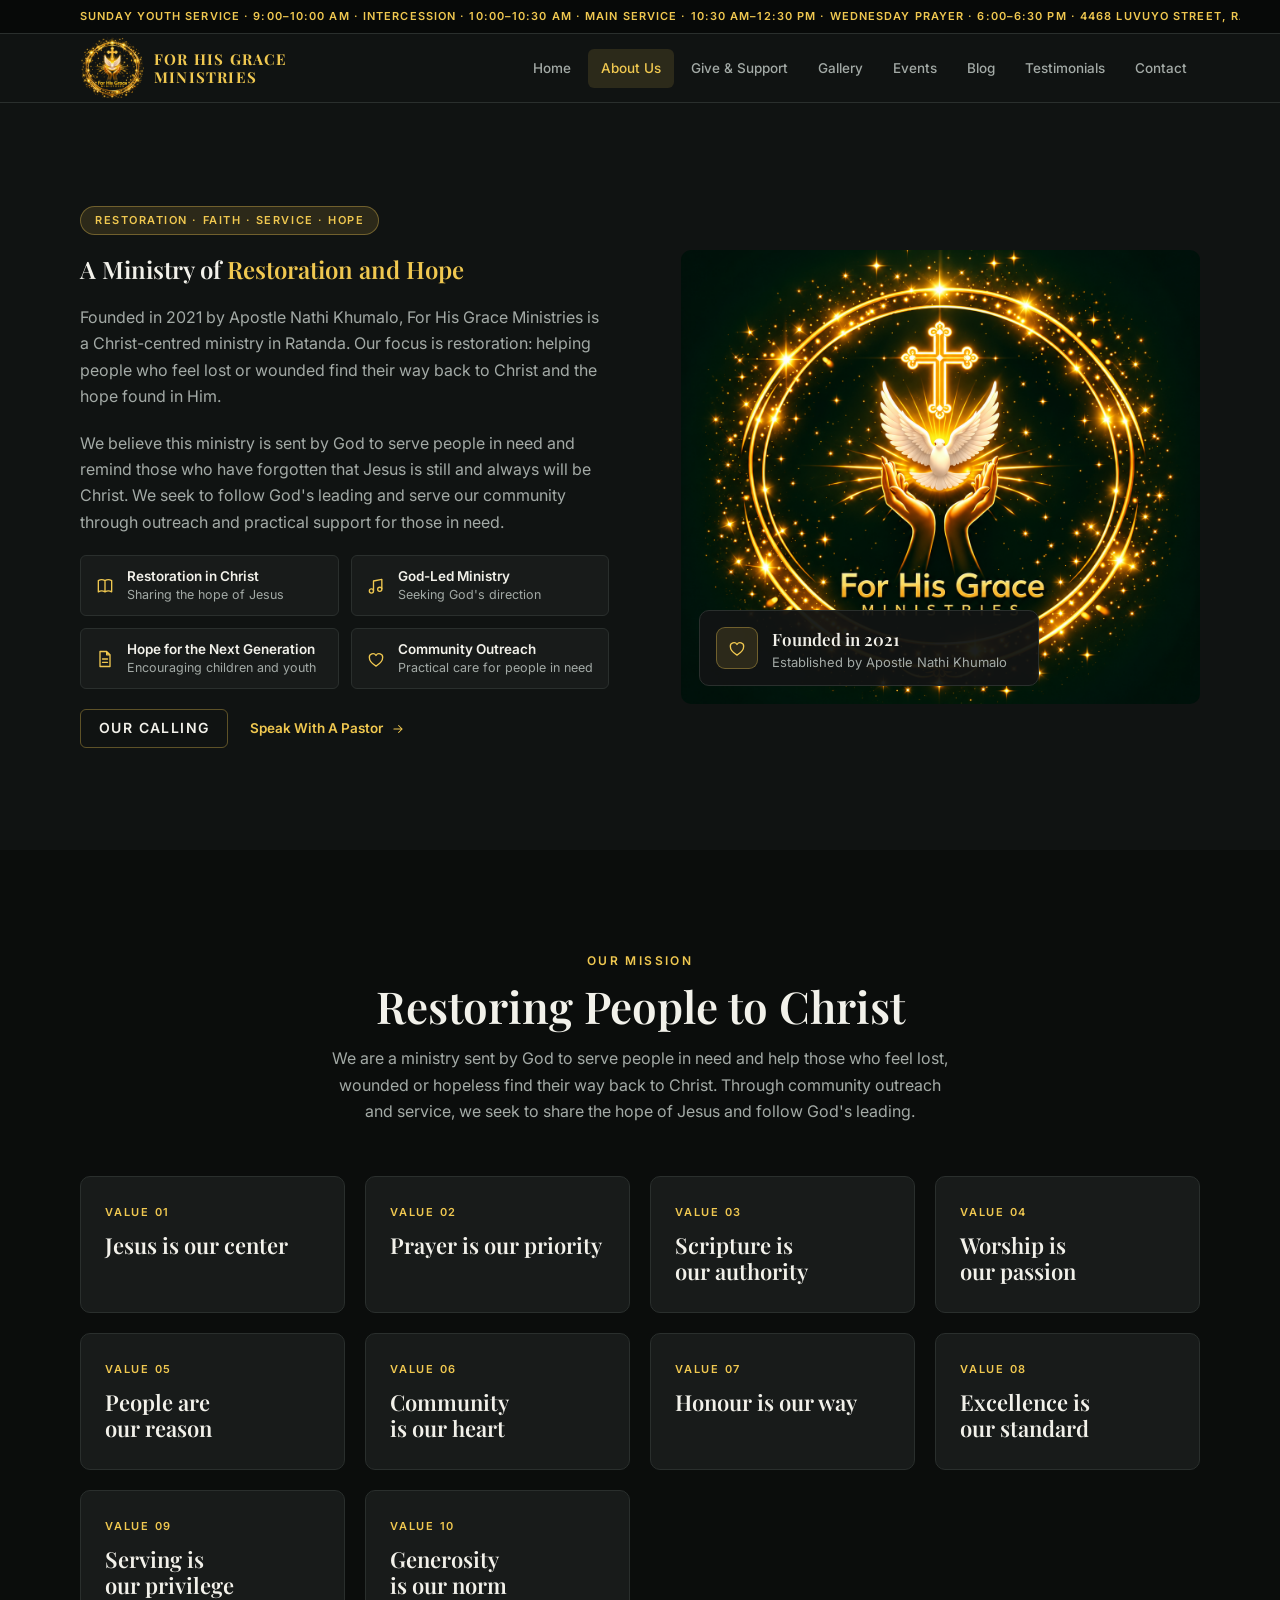
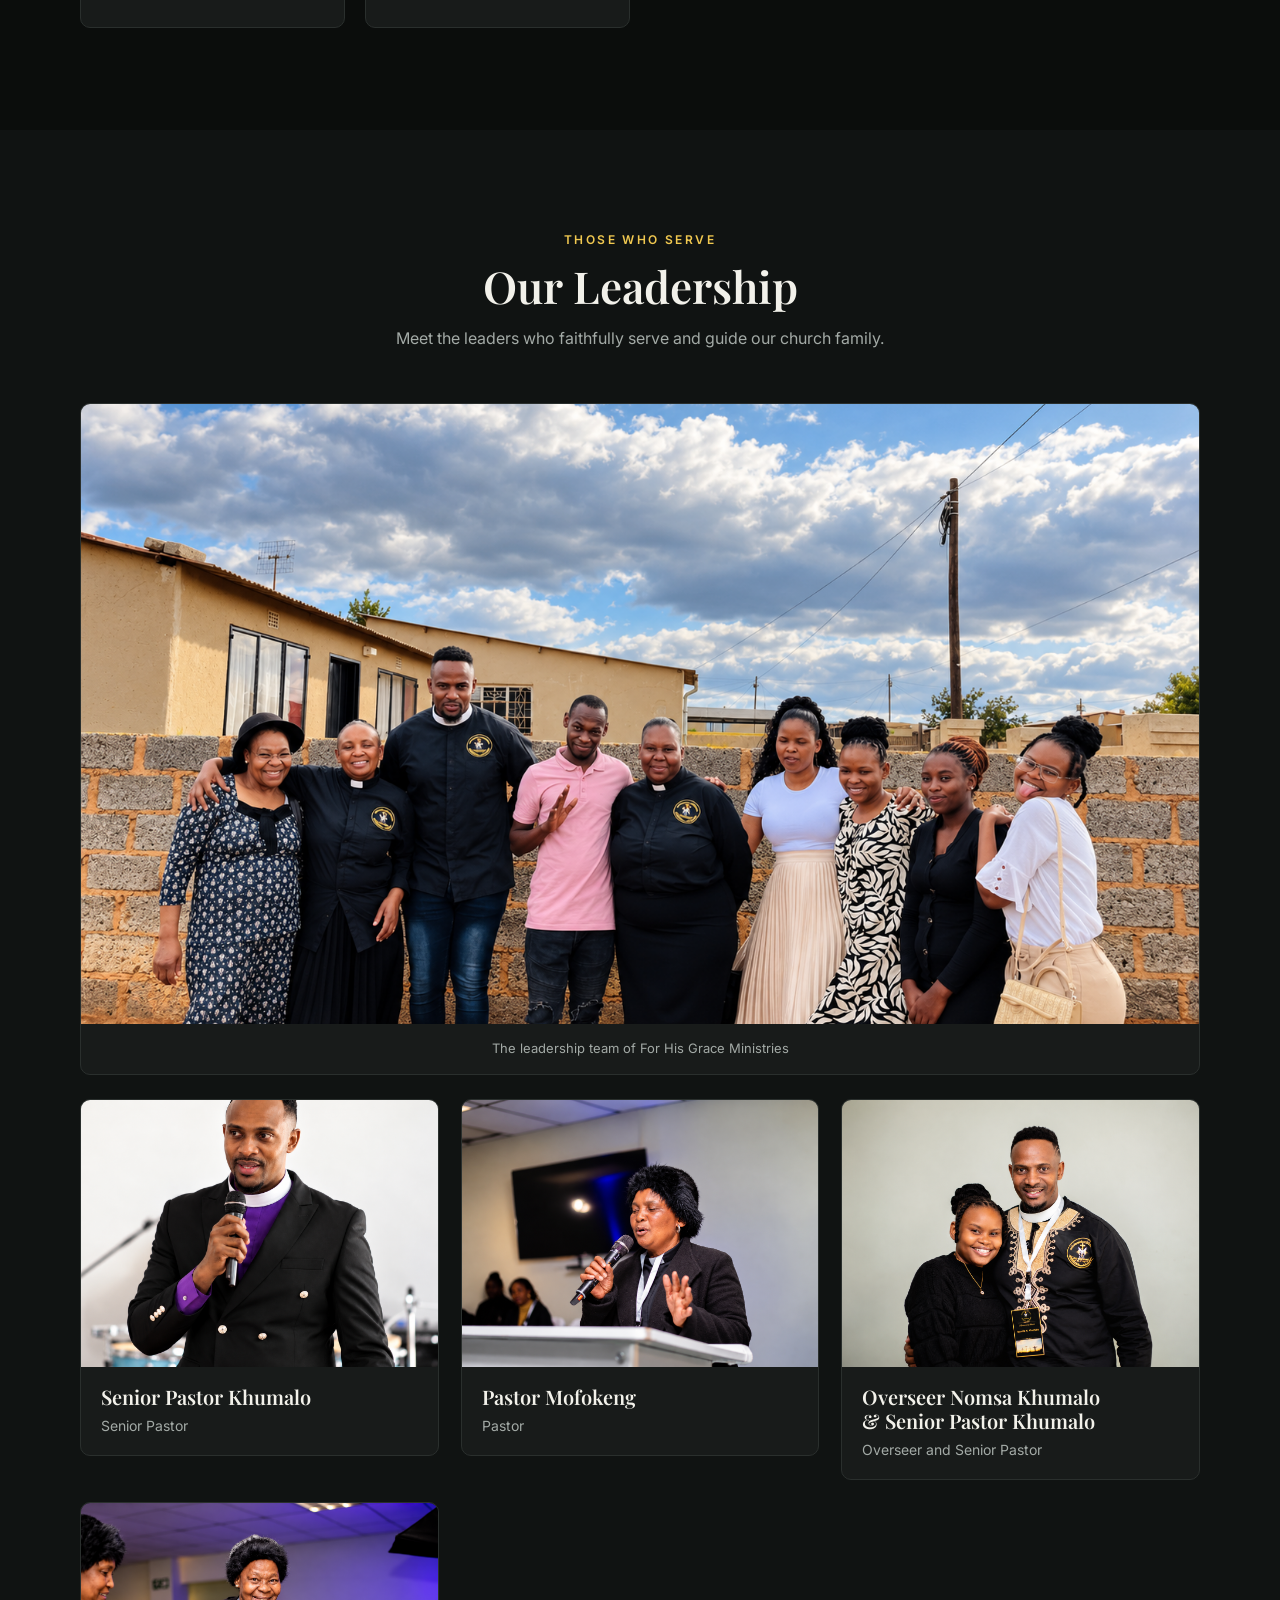
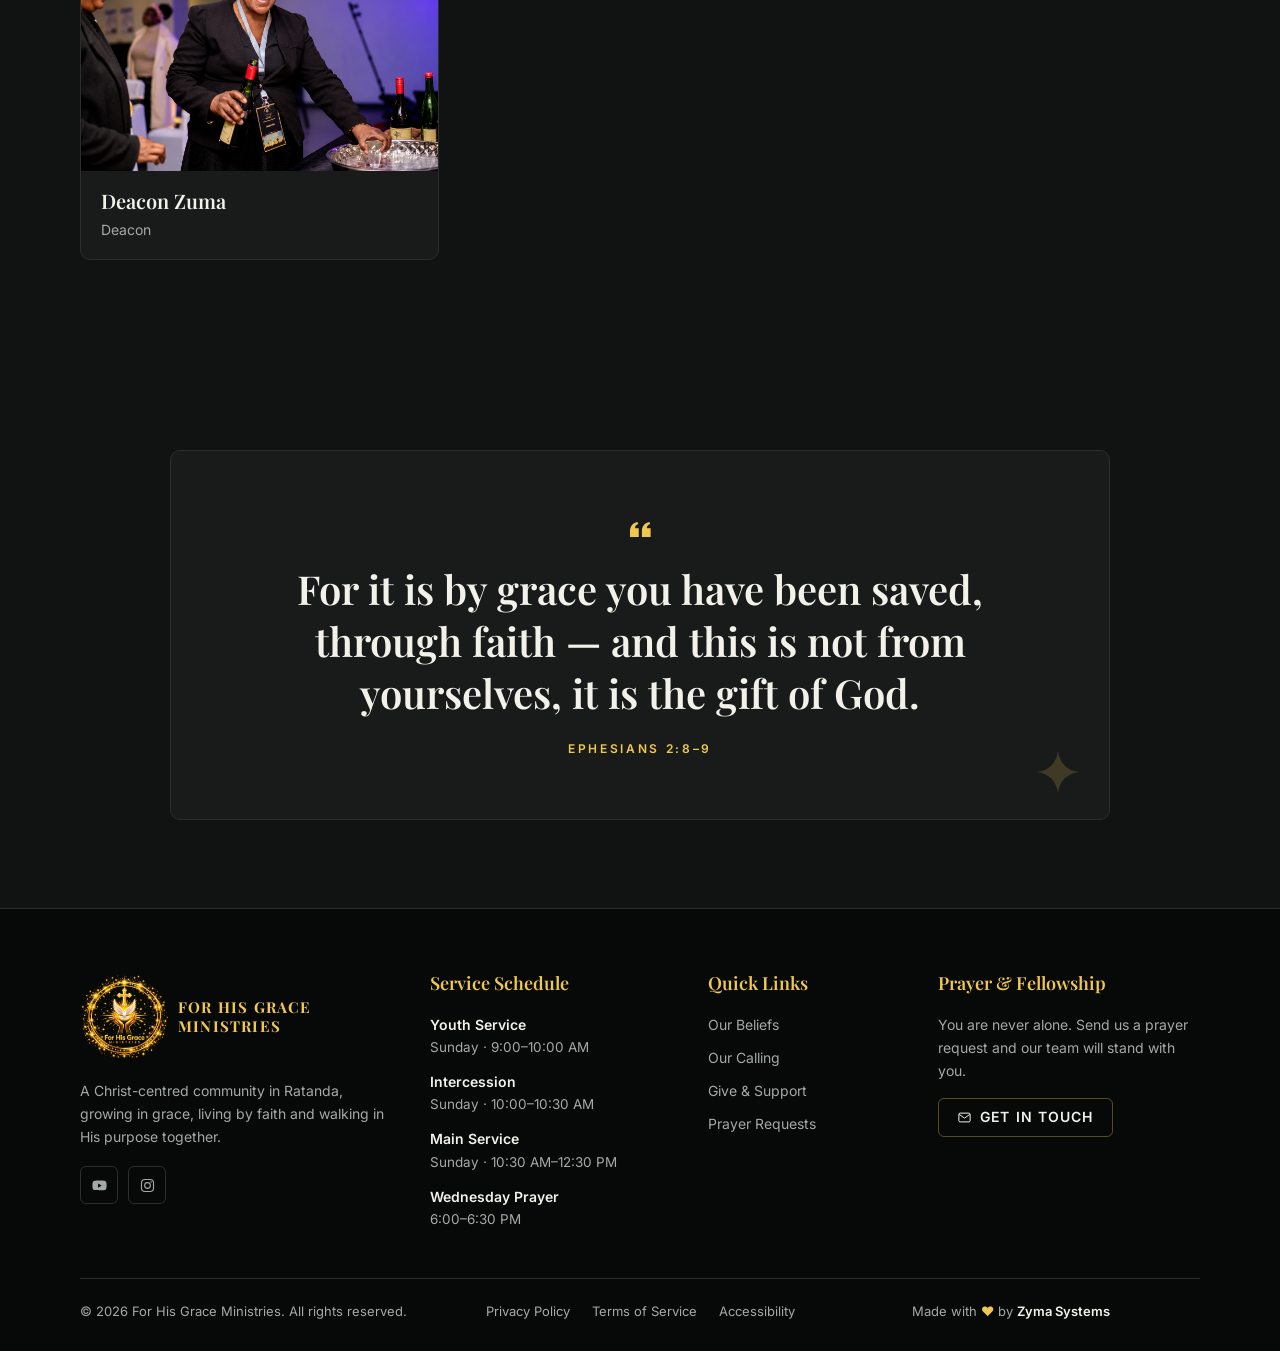
==== commit 084cce30: "events, blogs and pop ups" ====
--- a/about.html
+++ b/about.html
@@ -58,6 +58,12 @@
               <a href="gallery.html" data-page="gallery">Gallery</a>
             </li>
             <li>
+              <a href="events.html" data-page="events">Events</a>
+            </li>
+            <li>
+              <a href="blog.html" data-page="blog">Blog</a>
+            </li>
+            <li>
               <a href="index.html#stories">Testimonials</a>
             </li>
             <li>
@@ -68,6 +74,21 @@
         <button class="menu-btn" id="menuBtn" type="button" aria-label="Open menu" aria-expanded="false" aria-controls="nav"><span></span></button>
       </div>
     </header>
+    <dialog class="announce-popup" id="announcePopup" aria-label="Announcement">
+      <div class="announce-popup-content">
+        <div class="announce-popup-head">
+          <h3 id="popupTitle">Announcement</h3>
+          <div class="announce-popup-meta" id="popupMeta">Today</div>
+        </div>
+        <div class="announce-popup-body" id="popupBody">
+          <p>There are no new announcements at this time. Check back soon for updates from For His Grace Ministries.</p>
+        </div>
+        <div class="announce-popup-actions">
+          <button class="announce-popup-close" id="popupClose" type="button">Close</button>
+        </div>
+      </div>
+    </dialog>
+    <button class="announce-trigger" id="announceTrigger" type="button" aria-label="View announcement" hidden>!</button>
     <main id="main">
       <section class="section bg2" id="about">
         <div class="wrap split">
--- a/styles.css
+++ b/styles.css
@@ -2102,4 +2102,437 @@
     opacity: 1;
     transform: none;
   }
+}
+
+/* ===== Events page ======================================================== */
+.ev-page {
+  max-width: 1200px;
+  margin-inline: auto;
+  padding-inline: var(--gutter);
+}
+.ev-head {
+  display: flex;
+  flex-direction: column;
+  gap: 10px;
+  margin-bottom: 32px;
+}
+.ev-head h1 {
+  font-size: clamp(32px, 6vw, 48px);
+  letter-spacing: -0.02em;
+}
+.ev-head p {
+  color: var(--muted);
+  font-size: 16px;
+  max-width: 60ch;
+}
+.ev-filter {
+  display: flex;
+  flex-wrap: wrap;
+  gap: 8px;
+  margin-bottom: 24px;
+}
+.ev-grid {
+  display: grid;
+  grid-template-columns: repeat(3, 1fr);
+  gap: 20px;
+}
+.event-card {
+  display: flex;
+  flex-direction: column;
+  background: var(--card);
+  border: 1px solid var(--line);
+  border-radius: var(--r);
+  overflow: hidden;
+  transition: border-color .25s ease, transform .25s ease;
+}
+.event-card:hover {
+  border-color: var(--gold-line);
+  transform: translateY(-4px);
+}
+.event-img {
+  position: relative;
+  width: 100%;
+  height: 200px;
+  background: var(--field);
+  overflow: hidden;
+}
+.event-img img {
+  width: 100%;
+  height: 100%;
+  object-fit: cover;
+  display: block;
+}
+.event-img .placeholder {
+  width: 100%;
+  height: 100%;
+  display: grid;
+  place-items: center;
+  background: var(--field);
+  border: 1px dashed var(--line);
+  color: var(--muted);
+  font-size: 13px;
+  text-align: center;
+}
+.event-date {
+  position: absolute;
+  left: 14px;
+  bottom: 14px;
+  display: inline-flex;
+  flex-direction: column;
+  align-items: flex-start;
+  gap: 2px;
+  background: rgba(8, 10, 9, 0.85);
+  padding: 8px 12px;
+  border-radius: var(--r-sm);
+  border: 1px solid var(--gold-line);
+  backdrop-filter: blur(4px);
+}
+.event-date .day {
+  font-family: var(--display);
+  font-weight: 700;
+  font-size: 22px;
+  line-height: 1;
+  color: var(--gold);
+}
+.event-date .mon {
+  font-size: 11px;
+  text-transform: uppercase;
+  letter-spacing: 0.12em;
+  color: var(--muted);
+}
+.event-body {
+  padding: 16px;
+  display: flex;
+  flex-direction: column;
+  gap: 10px;
+}
+.event-title {
+  font-size: 19px;
+  font-weight: 600;
+  color: var(--text);
+}
+.event-meta {
+  display: flex;
+  flex-wrap: wrap;
+  gap: 10px;
+  color: var(--muted);
+  font-size: 13px;
+}
+.event-meta span {
+  display: inline-flex;
+  align-items: center;
+  gap: 6px;
+}
+.event-excerpt {
+  color: #c9cdc7;
+  font-size: 14px;
+  line-height: 1.55;
+  margin-top: auto;
+}
+.event-actions {
+  margin-top: 12px;
+  display: flex;
+  gap: 8px;
+}
+.btn {
+  display: inline-flex;
+  align-items: center;
+  justify-content: center;
+  gap: 8px;
+  border: 1px solid var(--gold-line);
+  background: transparent;
+  color: var(--text);
+  padding: 10px 18px;
+  border-radius: var(--r-sm);
+  font-size: 14px;
+  font-weight: 600;
+  transition: background .25s ease, border-color .25s ease;
+}
+.btn:hover {
+  background: var(--gold-soft);
+  border-color: var(--gold);
+}
+.btn-primary {
+  background: var(--gold);
+  color: #17120a;
+  border-color: var(--gold);
+}
+.btn-primary:hover {
+  background: var(--gold-hover);
+}
+
+/* ===== Blog page ========================================================== */
+.blog-page {
+  max-width: 1200px;
+  margin-inline: auto;
+  padding-inline: var(--gutter);
+}
+.blog-head {
+  display: flex;
+  flex-direction: column;
+  gap: 10px;
+  margin-bottom: 32px;
+}
+.blog-head h1 {
+  font-size: clamp(32px, 6vw, 48px);
+  letter-spacing: -0.02em;
+}
+.blog-head p {
+  color: var(--muted);
+  font-size: 16px;
+  max-width: 60ch;
+}
+.blog-grid {
+  display: grid;
+  grid-template-columns: repeat(3, 1fr);
+  gap: 24px;
+}
+.post-card {
+  display: flex;
+  flex-direction: column;
+  background: var(--card);
+  border: 1px solid var(--line);
+  border-radius: var(--r);
+  overflow: hidden;
+  transition: border-color .25s ease, transform .25s ease;
+}
+.post-card:hover {
+  border-color: var(--gold-line);
+  transform: translateY(-4px);
+}
+.post-img {
+  position: relative;
+  width: 100%;
+  height: 220px;
+  background: var(--field);
+  overflow: hidden;
+}
+.post-img img {
+  width: 100%;
+  height: 100%;
+  object-fit: cover;
+  display: block;
+}
+.post-img .placeholder {
+  width: 100%;
+  height: 100%;
+  display: grid;
+  place-items: center;
+  background: var(--field);
+  border: 1px dashed var(--line);
+  color: var(--muted);
+  font-size: 13px;
+  text-align: center;
+}
+.post-body {
+  padding: 20px;
+  display: flex;
+  flex-direction: column;
+  gap: 12px;
+}
+.post-tags {
+  display: flex;
+  flex-wrap: wrap;
+  gap: 8px;
+}
+.post-title {
+  font-size: 20px;
+  font-weight: 600;
+  color: var(--text);
+  line-height: 1.3;
+}
+.post-excerpt {
+  color: #c9cdc7;
+  font-size: 14px;
+  line-height: 1.6;
+}
+.post-footer {
+  display: flex;
+  align-items: center;
+  justify-content: space-between;
+  gap: 12px;
+  margin-top: auto;
+}
+.post-meta {
+  display: flex;
+  align-items: baseline;
+  gap: 8px;
+  color: var(--muted);
+  font-size: 13px;
+}
+.post-read {
+  font-size: 13px;
+  font-weight: 600;
+  color: var(--gold);
+}
+.post-read:hover {
+  text-decoration: underline;
+}
+
+/* ===== Popup announcements ================================================ */
+.announce-popup {
+  position: fixed;
+  inset: 0;
+  z-index: 200;
+  display: none;
+  align-items: center;
+  justify-content: center;
+  padding: 24px;
+  background: rgba(8, 10, 9, 0.6);
+  backdrop-filter: blur(8px);
+}
+.announce-popup[open] {
+  display: flex;
+}
+.announce-popup::backdrop {
+  background: rgba(8, 10, 9, 0.75);
+}
+.announce-popup-content {
+  background: var(--card);
+  border: 1px solid var(--line);
+  border-radius: var(--r);
+  width: 100%;
+  max-width: 560px;
+  max-height: 85vh;
+  overflow: auto;
+  box-shadow: 0 20px 50px rgba(0, 0, 0, 0.5);
+  animation: popupFade .35s ease;
+}
+@keyframes popupFade {
+  from { opacity: 0; transform: translateY(16px); }
+  to { opacity: 1; transform: translateY(0); }
+}
+.announce-popup-head {
+  display: flex;
+  align-items: center;
+  justify-content: space-between;
+  gap: 12px;
+  padding: 20px 24px 12px;
+  border-bottom: 1px solid var(--line);
+}
+.announce-popup-head h3 {
+  font-size: 20px;
+  font-weight: 600;
+  color: var(--text);
+}
+.announce-popup-meta {
+  display: flex;
+  align-items: baseline;
+  gap: 8px;
+  color: var(--muted);
+  font-size: 12px;
+}
+.announce-popup-body {
+  padding: 20px 24px 24px;
+  color: #c9cdc7;
+  font-size: 15px;
+  line-height: 1.7;
+}
+.announce-popup-body p {
+  margin: 0 0 14px;
+}
+.announce-popup-body p:last-child {
+  margin-bottom: 0;
+}
+.announce-popup-actions {
+  display: flex;
+  justify-content: flex-end;
+  gap: 10px;
+  padding: 14px 24px 22px;
+  border-top: 1px solid var(--line);
+}
+.announce-popup-close {
+  display: inline-flex;
+  align-items: center;
+  justify-content: center;
+  width: 36px;
+  height: 36px;
+  border: 1px solid var(--gold-line);
+  background: transparent;
+  color: var(--text);
+  border-radius: var(--r-sm);
+  font-size: 14px;
+  font-weight: 600;
+  transition: background .25s ease, border-color .25s ease;
+}
+.announce-popup-close:hover {
+  background: var(--gold-soft);
+  border-color: var(--gold);
+}
+.announce-trigger {
+  position: fixed;
+  right: 20px;
+  bottom: 20px;
+  z-index: 150;
+  display: inline-flex;
+  align-items: center;
+  justify-content: center;
+  width: 48px;
+  height: 48px;
+  border: 1px solid var(--gold-line);
+  background: var(--gold);
+  color: #17120a;
+  border-radius: 50%;
+  font-size: 20px;
+  line-height: 1;
+  box-shadow: 0 8px 24px rgba(240, 200, 80, 0.35);
+  animation: announcePulse 2.5s ease-in-out infinite;
+}
+@keyframes announcePulse {
+  0%, 100% { transform: scale(1); box-shadow: 0 8px 24px rgba(240, 200, 80, 0.35); }
+  50% { transform: scale(1.06); box-shadow: 0 12px 32px rgba(240, 200, 80, 0.5); }
+}
+.announce-trigger:hover {
+  background: var(--gold-hover);
+  transform: scale(1.08);
+}
+.announce-trigger[hidden] {
+  display: none !important;
+}
+
+/* ===== Admin-ready data hooks ============================================= */
+[data-admin-ready] {
+  position: relative;
+}
+[data-admin-ready]::after {
+  content: attr(data-admin-label);
+  position: absolute;
+  top: 6px;
+  right: 6px;
+  font-size: 9px;
+  text-transform: uppercase;
+  letter-spacing: 0.08em;
+  color: var(--gold);
+  background: rgba(240, 200, 80, 0.15);
+  border: 1px solid var(--gold-line);
+  padding: 2px 6px;
+  border-radius: 3px;
+  pointer-events: none;
+  opacity: 0;
+  transition: opacity .2s ease;
+}
+[data-admin-ready]:hover::after,
+[data-admin-ready]:focus-within::after {
+  opacity: 1;
+}
+.img.admin-slot,
+.event-card.admin-slot,
+.post-card.admin-slot {
+  min-height: 200px;
+  display: flex;
+  flex-direction: column;
+  align-items: center;
+  justify-content: center;
+  text-align: center;
+  color: var(--muted);
+  font-size: 13px;
+}
+.img.admin-slot::before,
+.event-card.admin-slot::before,
+.post-card.admin-slot::before {
+  content: "Admin upload slot";
+  display: block;
+  margin-bottom: 6px;
+  font-weight: 600;
+  color: var(--gold);
 }
